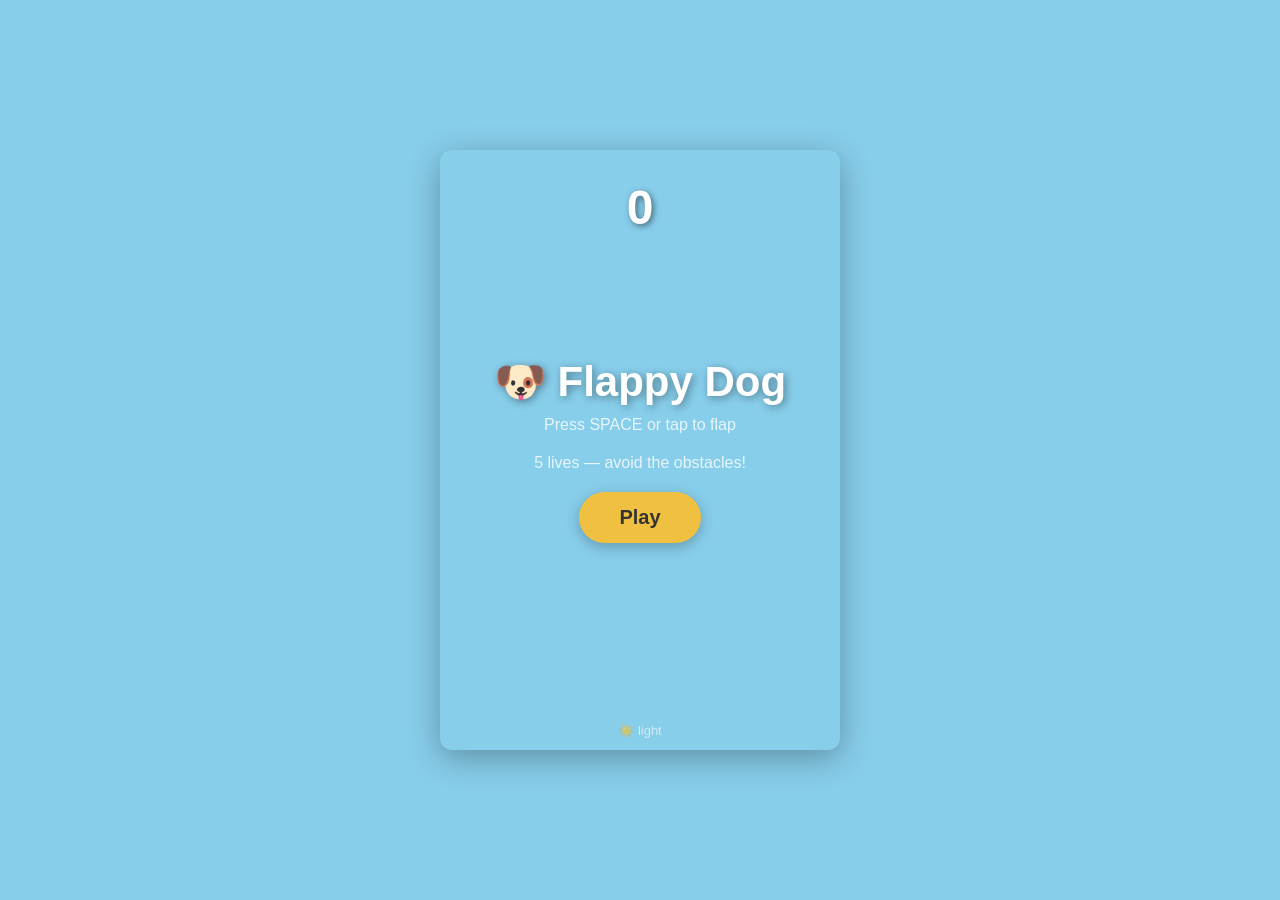
==== index.html @ 994e57d5 "feat: seo" ====
<!DOCTYPE html>
<html lang="en">
<head>
<meta charset="UTF-8">
<meta name="viewport" content="width=device-width, initial-scale=1.0">
<title>Flappy Dog - Free Browser Arcade Game | Play Now</title>
<meta name="description" content="Play Flappy Dog, a free browser-based arcade game. Guide your dog through obstacles, dodge pipes, and beat your high score. Fast, simple, and fun on mobile and desktop.">
<meta name="keywords" content="flappy dog, browser game, arcade game, free online game, casual game, dog game, flappy bird clone, mobile game, puzzle game, fun game">
<meta name="author" content="David Castillo">
<meta name="robots" content="index, follow, max-snippet:-1, max-image-preview:large, max-video-preview:-1">
<link rel="canonical" href="https://flappydog.peruf.me/">

<!-- Open Graph -->
<meta property="og:type" content="website">
<meta property="og:title" content="Flappy Dog - Free Browser Arcade Game">
<meta property="og:description" content="Guide your dog through endless obstacles in this fast-paced arcade game. Play free in any browser, no downloads needed.">
<meta property="og:url" content="https://flappydog.peruf.me/">
<meta property="og:site_name" content="Flappy Dog">
<meta property="og:image" content="https://flappydog.peruf.me/og-image.png">
<meta property="og:image:width" content="1200">
<meta property="og:image:height" content="630">
<meta property="og:image:alt" content="Flappy Dog game screenshot showing a dog navigating through pipes">

<!-- Twitter Card -->
<meta name="twitter:card" content="summary_large_image">
<meta name="twitter:title" content="Flappy Dog - Free Browser Arcade Game">
<meta name="twitter:description" content="Guide your dog through endless obstacles in this fast-paced arcade game. Play free in any browser.">
<meta name="twitter:image" content="https://flappydog.peruf.me/og-image.png">
<meta name="twitter:image:alt" content="Flappy Dog game screenshot showing a dog navigating through pipes">

<!-- Theme color -->
<meta name="theme-color" content="#87CEEB">

<!-- Schema.org Structured Data -->
<script type="application/ld+json">
{
  "@context": "https://schema.org",
  "@type": "VideoGame",
  "name": "Flappy Dog",
  "description": "A browser-based arcade game where you guide a dog through endless obstacles. Dodge pipes, beat your high score, and enjoy dynamic day/night theming.",
  "url": "https://flappydog.peruf.me/",
  "genre": ["Action", "Arcade", "Casual"],
  "gamePlatform": "Web Browser",
  "operatingSystem": "Any",
  "applicationCategory": "Game",
  "offers": {
    "@type": "Offer",
    "price": "0",
    "priceCurrency": "USD"
  },
  "author": {
    "@type": "Person",
    "name": "David Castillo"
  },
  "datePublished": "2026-05-31",
  "keywords": "flappy dog, arcade game, browser game, casual game, free game"
}
</script>

<script async src="https://pagead2.googlesyndication.com/pagead/js/adsbygoogle.js?client=ca-pub-5408741906258224" crossorigin="anonymous"></script>
<style>
* { margin: 0; padding: 0; box-sizing: border-box; }

body {
  overflow: hidden;
  display: flex;
  justify-content: center;
  align-items: center;
  height: 100vh;
  font-family: 'Segoe UI', Arial, sans-serif;
  transition: background-color 0.8s ease;
}

body.light { background-color: #87CEEB; }
body.dark { background-color: #1a1a2e; }

#game-container {
  position: relative;
  width: 400px;
  height: 600px;
  overflow: hidden;
  border-radius: 12px;
  box-shadow: 0 8px 32px rgba(0,0,0,0.3);
  transition: background-color 0.8s ease;
}

.light #game-container { background-color: #87CEEB; }
.dark #game-container { background-color: #16213e; }

canvas {
  display: block;
}

#ui-overlay {
  position: absolute;
  top: 0; left: 0;
  width: 100%; height: 100%;
  pointer-events: none;
  z-index: 10;
}

#score {
  position: absolute;
  top: 30px;
  width: 100%;
  text-align: center;
  font-size: 48px;
  font-weight: 900;
  color: #fff;
  text-shadow: 2px 2px 6px rgba(0,0,0,0.5);
  z-index: 11;
}

#lives {
  position: absolute;
  top: 30px;
  right: 16px;
  font-size: 22px;
  z-index: 11;
}

#start-screen, #gameover-screen {
  position: absolute;
  top: 0; left: 0;
  width: 100%; height: 100%;
  display: flex;
  flex-direction: column;
  justify-content: center;
  align-items: center;
  z-index: 20;
  pointer-events: all;
}

#start-screen h1 {
  font-size: 42px;
  margin-bottom: 10px;
  text-shadow: 2px 2px 8px rgba(0,0,0,0.4);
}

.light #start-screen h1 { color: #fff; }
.dark #start-screen h1 { color: #f0c040; }

#start-screen p, #gameover-screen p {
  font-size: 16px;
  margin-bottom: 20px;
  opacity: 0.8;
}

.light #start-screen p { color: #fff; }
.dark #start-screen p { color: #ccc; }

.btn {
  padding: 14px 40px;
  font-size: 20px;
  font-weight: 700;
  border: none;
  border-radius: 30px;
  cursor: pointer;
  background: #f0c040;
  color: #333;
  box-shadow: 0 4px 14px rgba(0,0,0,0.25);
  pointer-events: all;
}

.btn:hover { background: #ffd700; }

#final-score {
  font-size: 60px;
  font-weight: 900;
  color: #f0c040;
  text-shadow: 2px 2px 8px rgba(0,0,0,0.5);
  margin: 10px 0;
}

#theme-indicator {
  position: absolute;
  bottom: 12px;
  width: 100%;
  text-align: center;
  font-size: 13px;
  opacity: 0.6;
  z-index: 11;
}

.light #theme-indicator { color: #fff; }
.dark #theme-indicator { color: #888; }
</style>
</head>
<body class="light">

<div id="game-container">
  <canvas id="gameCanvas" width="400" height="600"></canvas>

  <div id="ui-overlay">
    <div id="score">0</div>
    <div id="lives"></div>
    <div id="theme-indicator">☀️ light</div>
  </div>

  <div id="start-screen">
    <h1>🐶 Flappy Dog</h1>
    <p>Press SPACE or tap to flap</p>
    <p>5 lives &mdash; avoid the obstacles!</p>
    <button class="btn" id="startBtn">Play</button>
  </div>

  <div id="gameover-screen" style="display:none;">
    <h1 style="font-size:36px;">Game Over</h1>
    <div id="final-score">0</div>
    <p>points</p>
    <button class="btn" id="restartBtn">Play Again</button>
  </div>
</div>

<script>
const canvas = document.getElementById('gameCanvas');
const ctx = canvas.getContext('2d');
const W = canvas.width;
const H = canvas.height;

// UI refs
const scoreEl = document.getElementById('score');
const livesEl = document.getElementById('lives');
const startScreen = document.getElementById('start-screen');
const gameoverScreen = document.getElementById('gameover-screen');
const finalScoreEl = document.getElementById('final-score');
const themeIndicator = document.getElementById('theme-indicator');
const startBtn = document.getElementById('startBtn');
const restartBtn = document.getElementById('restartBtn');

// Game state
let dog, pipes, score, lives, gameRunning, gravity, flapPower;
let pipeWidth, pipeGap, pipeSpeed, pipeSpawnInterval;
let lastPipeTime, animFrame;
let isDark = false;
let invincible = false;
let invincibleTimer = 0;
const INVINCIBLE_DURATION = 1500;
const INVINCIBLE_FLASH = 150;

// Cats
let cats, catSpawnInterval, lastCatTime;
const catColors = [
  { body: '#f5a623', inner: '#f7c574' },
  { body: '#8e8e8e', inner: '#b0b0b0' },
  { body: '#e8e8e8', inner: '#f5f5f5' },
  { body: '#3a3a3a', inner: '#5a5a5a' },
  { body: '#d4871c', inner: '#e8a040' },
];

// Theme
let themeTimer;

function startThemeCycle() {
  setInterval(() => {
    isDark = !isDark;
    document.body.className = isDark ? 'dark' : 'light';
    themeIndicator.textContent = isDark ? '🌙 dark' : '☀️ light';
  }, 20000);
}

// Dog properties
function initDog() {
  dog = {
    x: 80,
    y: H / 2,
    w: 40,
    h: 40,
    vy: 0,
    radius: 20
  };
  gravity = 0.25;
  flapPower = -5.5;
}

function initGame() {
  initDog();
  pipes = [];
  score = 0;
  lives = 5;
  gameRunning = true;
  pipeWidth = 56;
  pipeGap = 150;
  pipeSpeed = 2.8;
  pipeSpawnInterval = 1600;
  lastPipeTime = 0;
  invincible = false;
  invincibleTimer = 0;
  cats = [];
  catSpawnInterval = 2500;
  lastCatTime = 0;
  scoreEl.textContent = '0';
  updateLives();
}

function updateLives() {
  let html = '';
  for (let i = 0; i < lives; i++) html += '❤️';
  livesEl.textContent = html;
}

// Flap
function flap() {
  if (!gameRunning) return;
  dog.vy = flapPower;
}

// Input
document.addEventListener('keydown', (e) => {
  if (e.code === 'Space' || e.code === 'ArrowUp' || e.code === 'KeyW') {
    e.preventDefault();
    flap();
  }
});
canvas.addEventListener('click', flap);
canvas.addEventListener('touchstart', (e) => { e.preventDefault(); flap(); });

// Pipe spawning
function spawnPipe() {
  const minY = 80;
  const maxY = H - pipeGap - 80;
  const topH = Math.random() * (maxY - minY) + minY;
  pipes.push({
    x: W,
    topH: topH,
    bottomY: topH + pipeGap,
    scored: false
  });
}

// Cat spawning
function spawnCat() {
  const colorIdx = Math.floor(Math.random() * catColors.length);
  const groundY = H - 50;
  cats.push({
    x: W + 20,
    y: groundY - 14,
    w: 30,
    h: 26,
    color: catColors[colorIdx],
    tailPhase: Math.random() * Math.PI * 2,
    blinkTimer: Math.random() * 3000,
  });
}

// Draw cat
function drawCat(c, time) {
  const cx = c.x;
  const cy = c.y;
  const r = 13;

  // Body
  ctx.beginPath();
  ctx.ellipse(cx, cy + 4, r * 0.9, r * 0.65, 0, 0, Math.PI * 2);
  ctx.fillStyle = c.color.body;
  ctx.fill();
  ctx.strokeStyle = isDark ? 'rgba(0,0,0,0.3)' : 'rgba(0,0,0,0.15)';
  ctx.lineWidth = 1.5;
  ctx.stroke();

  // Head
  ctx.beginPath();
  ctx.arc(cx, cy - 6, r * 0.7, 0, Math.PI * 2);
  ctx.fillStyle = c.color.body;
  ctx.fill();
  ctx.strokeStyle = isDark ? 'rgba(0,0,0,0.3)' : 'rgba(0,0,0,0.15)';
  ctx.stroke();

  // Ears (triangles)
  const earSize = 7;
  ctx.beginPath();
  ctx.moveTo(cx - 8, cy - 11);
  ctx.lineTo(cx - 12, cy - 20);
  ctx.lineTo(cx - 3, cy - 13);
  ctx.closePath();
  ctx.fillStyle = c.color.body;
  ctx.fill();
  ctx.stroke();

  ctx.beginPath();
  ctx.moveTo(cx + 8, cy - 11);
  ctx.lineTo(cx + 12, cy - 20);
  ctx.lineTo(cx + 3, cy - 13);
  ctx.closePath();
  ctx.fill();
  ctx.stroke();

  // Inner ears
  ctx.beginPath();
  ctx.moveTo(cx - 8, cy - 11);
  ctx.lineTo(cx - 11, cy - 17);
  ctx.lineTo(cx - 4, cy - 12);
  ctx.closePath();
  ctx.fillStyle = c.color.inner;
  ctx.fill();

  ctx.beginPath();
  ctx.moveTo(cx + 8, cy - 11);
  ctx.lineTo(cx + 11, cy - 17);
  ctx.lineTo(cx + 4, cy - 12);
  ctx.closePath();
  ctx.fill();

  // Eyes
  const blinking = (time % 4000) > 3800 && (time % 4000 + c.blinkTimer) % 4000 > 3800;
  const eyeY = cy - 7;
  const eyeR = blinking ? 0.5 : 2.8;

  ctx.beginPath();
  ctx.ellipse(cx - 4, eyeY, eyeR, eyeR, 0, 0, Math.PI * 2);
  ctx.fillStyle = isDark ? '#d4e060' : '#a0c830';
  ctx.fill();

  ctx.beginPath();
  ctx.ellipse(cx + 4, eyeY, eyeR, eyeR, 0, 0, Math.PI * 2);
  ctx.fill();

  // Pupils (slits)
  if (!blinking) {
    ctx.beginPath();
    ctx.ellipse(cx - 4, eyeY, 0.7, eyeR, 0, 0, Math.PI * 2);
    ctx.fillStyle = '#111';
    ctx.fill();

    ctx.beginPath();
    ctx.ellipse(cx + 4, eyeY, 0.7, eyeR, 0, 0, Math.PI * 2);
    ctx.fill();
  }

  // Nose
  ctx.beginPath();
  ctx.moveTo(cx, cy - 3);
  ctx.lineTo(cx - 2, cy - 1);
  ctx.lineTo(cx + 2, cy - 1);
  ctx.closePath();
  ctx.fillStyle = isDark ? '#e88' : '#f89090';
  ctx.fill();

  // Mouth (w shape)
  ctx.beginPath();
  ctx.moveTo(cx - 4, cy + 1);
  ctx.quadraticCurveTo(cx - 2, cy + 3, cx, cy + 1);
  ctx.quadraticCurveTo(cx + 2, cy + 3, cx + 4, cy + 1);
  ctx.strokeStyle = isDark ? 'rgba(0,0,0,0.4)' : 'rgba(0,0,0,0.3)';
  ctx.lineWidth = 1;
  ctx.stroke();

  // Whiskers
  ctx.strokeStyle = isDark ? 'rgba(255,255,255,0.3)' : 'rgba(0,0,0,0.25)';
  ctx.lineWidth = 0.8;

  // Left whiskers
  ctx.beginPath();
  ctx.moveTo(cx - 7, cy - 3);
  ctx.lineTo(cx - 16, cy - 6);
  ctx.stroke();
  ctx.beginPath();
  ctx.moveTo(cx - 7, cy - 1);
  ctx.lineTo(cx - 16, cy - 1);
  ctx.stroke();

  // Right whiskers
  ctx.beginPath();
  ctx.moveTo(cx + 7, cy - 3);
  ctx.lineTo(cx + 16, cy - 6);
  ctx.stroke();
  ctx.beginPath();
  ctx.moveTo(cx + 7, cy - 1);
  ctx.lineTo(cx + 16, cy - 1);
  ctx.stroke();

  // Tail (wavy)
  const tailWag = Math.sin(time * 0.005 + c.tailPhase) * 6;
  ctx.beginPath();
  ctx.moveTo(cx + r * 0.7, cy + 4);
  ctx.quadraticCurveTo(cx + r + 6, cy - 4 + tailWag, cx + r + 4, cy - 12 + tailWag);
  ctx.strokeStyle = c.color.body;
  ctx.lineWidth = 3;
  ctx.lineCap = 'round';
  ctx.stroke();
  ctx.lineCap = 'butt';
}

// Collision
function checkCollision() {
  if (invincible) return false;

  // Ground / ceiling
  if (dog.y - dog.radius < 0 || dog.y + dog.radius > H) return true;

  for (let p of pipes) {
    // Check if dog is in pipe column
    if (dog.x + dog.radius > p.x && dog.x - dog.radius < p.x + pipeWidth) {
      // Check vertical overlap with top or bottom pipe
      if (dog.y - dog.radius < p.topH || dog.y + dog.radius > p.bottomY) {
        return true;
      }
    }
  }
  return false;
}

// Draw dog face
function drawDog(time) {
  const cx = dog.x;
  const cy = dog.y;
  const r = dog.radius;

  // Invincibility flash
  if (invincible && Math.floor(time / INVINCIBLE_FLASH) % 2 === 0) {
    ctx.globalAlpha = 0.3;
  }

  // Body circle
  ctx.beginPath();
  ctx.arc(cx, cy, r, 0, Math.PI * 2);
  const bodyGrad = ctx.createRadialGradient(cx - 5, cy - 5, 2, cx, cy, r);
  bodyGrad.addColorStop(0, isDark ? '#d4a056' : '#c88b3a');
  bodyGrad.addColorStop(1, isDark ? '#a07030' : '#8B6914');
  ctx.fillStyle = bodyGrad;
  ctx.fill();
  ctx.strokeStyle = isDark ? '#6b5020' : '#5a4010';
  ctx.lineWidth = 2;
  ctx.stroke();

  // Ears
  ctx.beginPath();
  ctx.ellipse(cx - r * 0.85, cy - r * 0.5, r * 0.45, r * 0.7, -0.3, 0, Math.PI * 2);
  ctx.fillStyle = isDark ? '#8a5a28' : '#7a5a28';
  ctx.fill();

  ctx.beginPath();
  ctx.ellipse(cx + r * 0.85, cy - r * 0.5, r * 0.45, r * 0.7, 0.3, 0, Math.PI * 2);
  ctx.fill();

  // Inner ears
  ctx.beginPath();
  ctx.ellipse(cx - r * 0.85, cy - r * 0.45, r * 0.22, r * 0.4, -0.3, 0, Math.PI * 2);
  ctx.fillStyle = isDark ? '#e8a0a0' : '#f0b0a0';
  ctx.fill();

  ctx.beginPath();
  ctx.ellipse(cx + r * 0.85, cy - r * 0.45, r * 0.22, r * 0.4, 0.3, 0, Math.PI * 2);
  ctx.fill();

  // Eyes
  const eyeOffX = r * 0.35;
  const eyeOffY = -r * 0.15;
  const eyeR = r * 0.28;

  // Eye whites
  ctx.beginPath();
  ctx.arc(cx - eyeOffX, cy + eyeOffY, eyeR, 0, Math.PI * 2);
  ctx.fillStyle = '#fff';
  ctx.fill();

  ctx.beginPath();
  ctx.arc(cx + eyeOffX, cy + eyeOffY, eyeR, 0, Math.PI * 2);
  ctx.fill();

  // Pupils
  const pupilR = eyeR * 0.6;
  ctx.beginPath();
  ctx.arc(cx - eyeOffX + 1, cy + eyeOffY + 1, pupilR, 0, Math.PI * 2);
  ctx.fillStyle = '#222';
  ctx.fill();

  ctx.beginPath();
  ctx.arc(cx + eyeOffX + 1, cy + eyeOffY + 1, pupilR, 0, Math.PI * 2);
  ctx.fill();

  // Eye shine
  ctx.beginPath();
  ctx.arc(cx - eyeOffX - 2, cy + eyeOffY - 2, pupilR * 0.4, 0, Math.PI * 2);
  ctx.fillStyle = '#fff';
  ctx.fill();

  ctx.beginPath();
  ctx.arc(cx + eyeOffX - 2, cy + eyeOffY - 2, pupilR * 0.4, 0, Math.PI * 2);
  ctx.fill();

  // Nose
  ctx.beginPath();
  ctx.ellipse(cx, cy + r * 0.35, r * 0.22, r * 0.16, 0, 0, Math.PI * 2);
  ctx.fillStyle = '#222';
  ctx.fill();

  // Mouth (smile)
  ctx.beginPath();
  ctx.arc(cx, cy + r * 0.3, r * 0.3, 0.2, Math.PI - 0.2);
  ctx.strokeStyle = '#222';
  ctx.lineWidth = 1.8;
  ctx.stroke();

  // Tongue
  ctx.beginPath();
  ctx.ellipse(cx + 4, cy + r * 0.55, r * 0.12, r * 0.2, 0.2, 0, Math.PI * 2);
  ctx.fillStyle = isDark ? '#e07070' : '#e87070';
  ctx.fill();

  ctx.globalAlpha = 1;
}

// Draw pipes
function drawPipe(p) {
  const capH = 26;
  const capExtra = 6;

  // Top pipe body
  const tGrad = ctx.createLinearGradient(p.x, 0, p.x + pipeWidth, 0);
  tGrad.addColorStop(0, isDark ? '#2a7a3a' : '#5cb85c');
  tGrad.addColorStop(0.5, isDark ? '#3a9a4a' : '#72d472');
  tGrad.addColorStop(1, isDark ? '#2a7a3a' : '#5cb85c');

  ctx.fillStyle = tGrad;
  ctx.fillRect(p.x, 0, pipeWidth, p.topH);

  // Top pipe cap
  ctx.fillStyle = isDark ? '#35a045' : '#60c860';
  ctx.fillRect(p.x - capExtra, p.topH - capH, pipeWidth + capExtra * 2, capH);
  ctx.strokeStyle = isDark ? '#1a5a2a' : '#3a8a3a';
  ctx.lineWidth = 2;
  ctx.strokeRect(p.x - capExtra, p.topH - capH, pipeWidth + capExtra * 2, capH);
  ctx.strokeRect(p.x, 0, pipeWidth, p.topH);

  // Bottom pipe body
  ctx.fillStyle = tGrad;
  ctx.fillRect(p.x, p.bottomY, pipeWidth, H - p.bottomY);

  // Bottom pipe cap
  ctx.fillStyle = isDark ? '#35a045' : '#60c860';
  ctx.fillRect(p.x - capExtra, p.bottomY, pipeWidth + capExtra * 2, capH);
  ctx.strokeStyle = isDark ? '#1a5a2a' : '#3a8a3a';
  ctx.strokeRect(p.x - capExtra, p.bottomY, pipeWidth + capExtra * 2, capH);
  ctx.strokeRect(p.x, p.bottomY, pipeWidth, H - p.bottomY);
}

// Draw background elements
function drawBackground(time) {
  // Clouds
  ctx.fillStyle = isDark ? 'rgba(255,255,255,0.06)' : 'rgba(255,255,255,0.7)';
  const cloudYs = [60, 140, 220];
  for (let i = 0; i < 3; i++) {
    const bx = ((time * 0.02 + i * 180) % (W + 120)) - 60;
    drawCloud(bx, cloudYs[i], 30 + i * 8);
  }

  // Ground
  const gH = 50;
  const gY = H - gH;
  const gGrad = ctx.createLinearGradient(0, gY, 0, H);
  gGrad.addColorStop(0, isDark ? '#3a6a2a' : '#78c850');
  gGrad.addColorStop(0.15, isDark ? '#2a4a1a' : '#5aaa30');
  gGrad.addColorStop(1, isDark ? '#1a2a10' : '#4a8a20');
  ctx.fillStyle = gGrad;
  ctx.fillRect(0, gY, W, gH);

  // Ground line
  ctx.strokeStyle = isDark ? '#4a8a3a' : '#80d060';
  ctx.lineWidth = 3;
  ctx.beginPath();
  ctx.moveTo(0, gY);
  ctx.lineTo(W, gY);
  ctx.stroke();

  // Ground stripes
  ctx.fillStyle = isDark ? 'rgba(255,255,255,0.04)' : 'rgba(255,255,255,0.15)';
  const stripeOff = (time * 0.05) % 40;
  for (let x = -stripeOff; x < W; x += 40) {
    ctx.fillRect(x, gY + 4, 20, gH - 8);
  }
}

function drawCloud(x, y, r) {
  ctx.beginPath();
  ctx.arc(x, y, r, 0, Math.PI * 2);
  ctx.arc(x + r * 0.8, y - r * 0.3, r * 0.7, 0, Math.PI * 2);
  ctx.arc(x + r * 1.4, y, r * 0.6, 0, Math.PI * 2);
  ctx.arc(x - r * 0.5, y + r * 0.1, r * 0.5, 0, Math.PI * 2);
  ctx.fill();
}

// Stars for dark mode
function drawStars(time) {
  if (!isDark) return;
  ctx.fillStyle = 'rgba(255,255,255,0.5)';
  const seed = 42;
  for (let i = 0; i < 30; i++) {
    const sx = ((seed * (i + 1) * 7) % W);
    const sy = ((seed * (i + 1) * 13) % (H - 80));
    const twinkle = Math.sin(time * 0.003 + i) * 0.5 + 0.5;
    ctx.globalAlpha = 0.3 + twinkle * 0.5;
    ctx.beginPath();
    ctx.arc(sx, sy, 1 + twinkle, 0, Math.PI * 2);
    ctx.fill();
  }
  ctx.globalAlpha = 1;
}

// Main game loop
let lastTime = 0;

function gameLoop(timestamp) {
  if (!gameRunning) return;

  const dt = timestamp - lastTime;
  lastTime = timestamp;

  ctx.clearRect(0, 0, W, H);

  // Background
  drawBackground(timestamp);
  drawStars(timestamp);

  // Physics
  dog.vy += gravity;
  if (dog.vy > 6) dog.vy = 6;
  dog.y += dog.vy;

  // Pipe spawning
  if (timestamp - lastPipeTime > pipeSpawnInterval) {
    spawnPipe();
    lastPipeTime = timestamp;
  }

  // Cat spawning
  if (timestamp - lastCatTime > catSpawnInterval) {
    spawnCat();
    lastCatTime = timestamp;
  }

  // Update pipes
  for (let i = pipes.length - 1; i >= 0; i--) {
    pipes[i].x -= pipeSpeed;

    // Score
    if (!pipes[i].scored && pipes[i].x + pipeWidth < dog.x) {
      pipes[i].scored = true;
      score++;
      scoreEl.textContent = score;

      // Slight difficulty increase
      if (score % 10 === 0) {
        pipeSpeed = Math.min(pipeSpeed + 0.2, 5);
        pipeSpawnInterval = Math.max(pipeSpawnInterval - 40, 900);
      }
    }

    // Remove off-screen
    if (pipes[i].x + pipeWidth < -10) {
      pipes.splice(i, 1);
    }
  }

  // Draw pipes
  for (let p of pipes) {
    drawPipe(p);
  }

  // Update cats
  for (let i = cats.length - 1; i >= 0; i--) {
    cats[i].x -= pipeSpeed * 0.7;
    if (cats[i].x < -40) {
      cats.splice(i, 1);
    }
  }

  // Draw cats
  for (let c of cats) {
    drawCat(c, timestamp);
  }

  // Invincibility timer
  if (invincible) {
    if (timestamp > invincibleTimer) {
      invincible = false;
    }
  }

  // Cat collision
  if (!invincible) {
    for (let c of cats) {
      const dx = dog.x - c.x;
      const dy = dog.y - (c.y);
      const dist = Math.sqrt(dx * dx + dy * dy);
      if (dist < dog.radius + 12) {
        lives--;
        updateLives();
        if (lives <= 0) {
          gameRunning = false;
          finalScoreEl.textContent = score;
          gameoverScreen.style.display = 'flex';
          return;
        } else {
          invincible = true;
          invincibleTimer = timestamp + INVINCIBLE_DURATION;
          dog.y = H / 2;
          dog.vy = 0;
        }
        break;
      }
    }
  }

  // Collision
  if (checkCollision()) {
    lives--;
    updateLives();
    if (lives <= 0) {
      gameRunning = false;
      finalScoreEl.textContent = score;
      gameoverScreen.style.display = 'flex';
      return;
    } else {
      invincible = true;
      invincibleTimer = timestamp + INVINCIBLE_DURATION;
      dog.y = H / 2;
      dog.vy = 0;
    }
  }

  // Draw dog
  drawDog(timestamp);

  animFrame = requestAnimationFrame(gameLoop);
}

// Start / restart
startBtn.addEventListener('click', () => {
  startScreen.style.display = 'none';
  initGame();
  lastTime = performance.now();
  animFrame = requestAnimationFrame(gameLoop);
});

restartBtn.addEventListener('click', () => {
  gameoverScreen.style.display = 'none';
  initGame();
  lastTime = performance.now();
  animFrame = requestAnimationFrame(gameLoop);
});

// Init
startThemeCycle();
initDog();
</script>

</body>
</html>
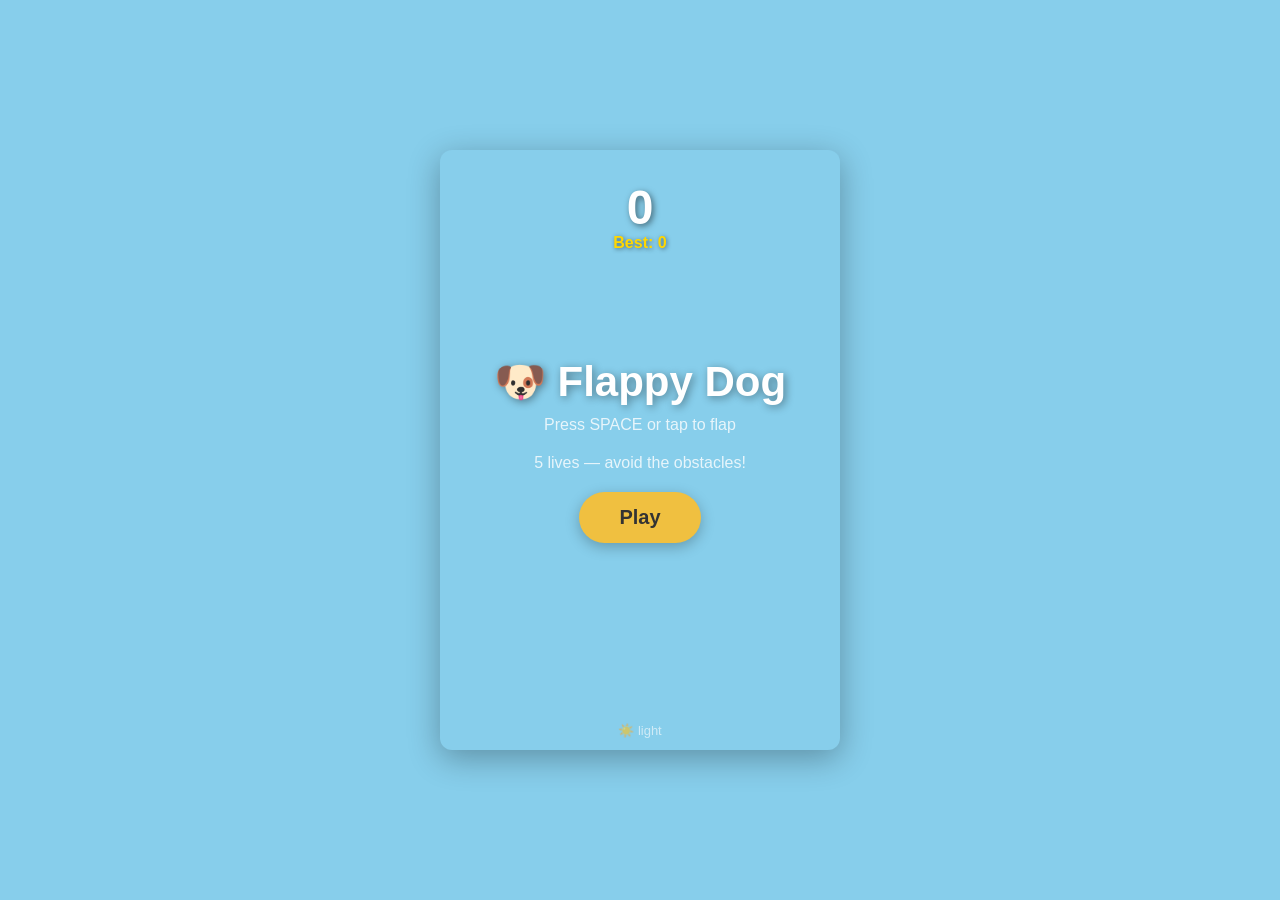
==== commit 4f43f4bd: "feat: best score" ====
--- a/index.html
+++ b/index.html
@@ -111,6 +111,18 @@
   z-index: 11;
 }
 
+#best-score {
+  position: absolute;
+  top: 84px;
+  width: 100%;
+  text-align: center;
+  font-size: 16px;
+  font-weight: 700;
+  color: #ffd700;
+  text-shadow: 1px 1px 4px rgba(0,0,0,0.5);
+  z-index: 11;
+}
+
 #lives {
   position: absolute;
   top: 30px;
@@ -169,7 +181,15 @@
   font-weight: 900;
   color: #f0c040;
   text-shadow: 2px 2px 8px rgba(0,0,0,0.5);
-  margin: 10px 0;
+  margin: 10px 0 2px;
+}
+
+#gameover-best {
+  font-size: 28px;
+  font-weight: 900;
+  color: #ffd700;
+  text-shadow: 2px 2px 6px rgba(0,0,0,0.5);
+  margin: 2px 0 4px;
 }
 
 #theme-indicator {
@@ -182,6 +202,21 @@
   z-index: 11;
 }
 
+#new-best {
+  font-size: 22px;
+  font-weight: 900;
+  color: #ffd700;
+  text-shadow: 0 0 14px rgba(255,215,0,0.9);
+  margin-bottom: 8px;
+  display: none;
+  animation: pulse 0.6s ease-in-out infinite alternate;
+}
+
+@keyframes pulse {
+  from { transform: scale(1); }
+  to { transform: scale(1.08); }
+}
+
 .light #theme-indicator { color: #fff; }
 .dark #theme-indicator { color: #888; }
 </style>
@@ -193,6 +228,7 @@
 
   <div id="ui-overlay">
     <div id="score">0</div>
+    <div id="best-score">Best: 0</div>
     <div id="lives"></div>
     <div id="theme-indicator">☀️ light</div>
   </div>
@@ -205,8 +241,10 @@
   </div>
 
   <div id="gameover-screen" style="display:none;">
+    <div id="new-best">🏆 New Best!</div>
     <h1 style="font-size:36px;">Game Over</h1>
     <div id="final-score">0</div>
+    <div id="gameover-best">Best: 0</div>
     <p>points</p>
     <button class="btn" id="restartBtn">Play Again</button>
   </div>
@@ -224,12 +262,15 @@
 const startScreen = document.getElementById('start-screen');
 const gameoverScreen = document.getElementById('gameover-screen');
 const finalScoreEl = document.getElementById('final-score');
+const gameoverBestEl = document.getElementById('gameover-best');
+const newBestEl = document.getElementById('new-best');
 const themeIndicator = document.getElementById('theme-indicator');
 const startBtn = document.getElementById('startBtn');
 const restartBtn = document.getElementById('restartBtn');
 
 // Game state
 let dog, pipes, score, lives, gameRunning, gravity, flapPower;
+let bestScore = parseInt(localStorage.getItem('flappyDogBest')) || 0;
 let pipeWidth, pipeGap, pipeSpeed, pipeSpawnInterval;
 let lastPipeTime, animFrame;
 let isDark = false;
@@ -290,7 +331,19 @@
   catSpawnInterval = 2500;
   lastCatTime = 0;
   scoreEl.textContent = '0';
+  gameoverBestEl.textContent = `Best: ${bestScore}`;
+  document.getElementById('best-score').textContent = `Best: ${bestScore}`;
+  newBestEl.style.display = 'none';
   updateLives();
+}
+
+function updateBestScore() {
+  if (score > bestScore) {
+    bestScore = score;
+    localStorage.setItem('flappyDogBest', bestScore);
+  }
+  document.getElementById('best-score').textContent = `Best: ${bestScore}`;
+  gameoverBestEl.textContent = `Best: ${bestScore}`;
 }
 
 function updateLives() {
@@ -789,6 +842,10 @@
         if (lives <= 0) {
           gameRunning = false;
           finalScoreEl.textContent = score;
+          updateBestScore();
+          if (score === bestScore) {
+            newBestEl.style.display = 'block';
+          }
           gameoverScreen.style.display = 'flex';
           return;
         } else {
@@ -809,6 +866,10 @@
     if (lives <= 0) {
       gameRunning = false;
       finalScoreEl.textContent = score;
+      updateBestScore();
+      if (score === bestScore) {
+        newBestEl.style.display = 'block';
+      }
       gameoverScreen.style.display = 'flex';
       return;
     } else {
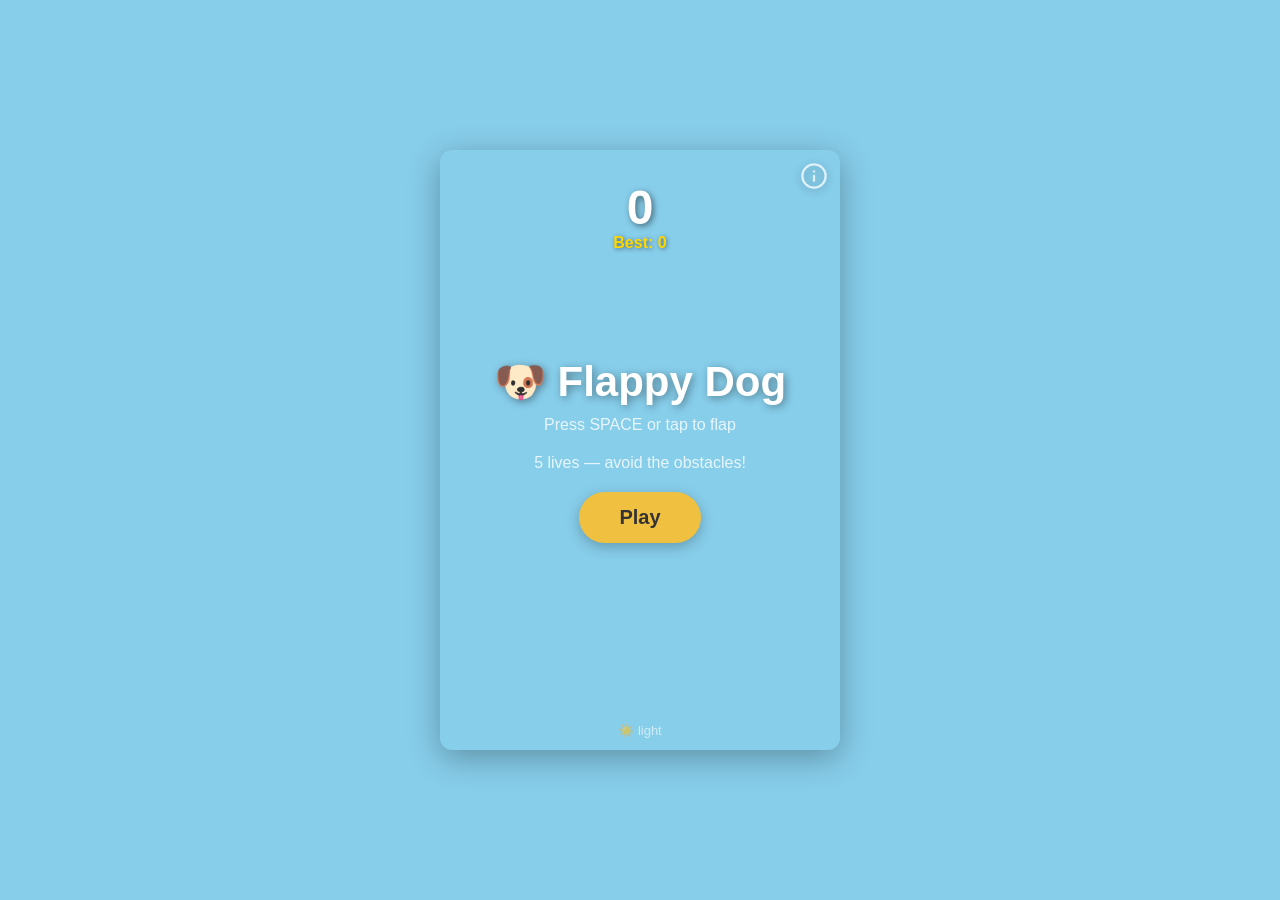
==== commit 0be11f45: "feat: info and pause on game" ====
--- a/index.html
+++ b/index.html
@@ -9,6 +9,7 @@
 <meta name="author" content="David Castillo">
 <meta name="robots" content="index, follow, max-snippet:-1, max-image-preview:large, max-video-preview:-1">
 <link rel="canonical" href="https://flappydog.peruf.me/">
+<link rel="icon" type="image/png" href="/favicon.png">
 
 <!-- Open Graph -->
 <meta property="og:type" content="website">
@@ -131,7 +132,7 @@
   z-index: 11;
 }
 
-#start-screen, #gameover-screen {
+#start-screen, #gameover-screen, #pause-screen {
   position: absolute;
   top: 0; left: 0;
   width: 100%; height: 100%;
@@ -141,6 +142,24 @@
   align-items: center;
   z-index: 20;
   pointer-events: all;
+}
+
+#pause-screen {
+  background: rgba(0,0,0,0.5);
+  backdrop-filter: blur(2px);
+}
+
+#pause-screen h1 {
+  font-size: 48px;
+  margin-bottom: 10px;
+  color: #fff;
+  text-shadow: 2px 2px 8px rgba(0,0,0,0.6);
+}
+
+#pause-screen p {
+  font-size: 18px;
+  color: #fff;
+  text-shadow: 1px 1px 4px rgba(0,0,0,0.6);
 }
 
 #start-screen h1 {
@@ -219,6 +238,81 @@
 
 .light #theme-indicator { color: #fff; }
 .dark #theme-indicator { color: #888; }
+
+.info-icon {
+  position: absolute;
+  top: 12px;
+  right: 12px;
+  width: 28px;
+  height: 28px;
+  cursor: pointer;
+  z-index: 25;
+  opacity: 0.7;
+  transition: opacity 0.2s, transform 0.2s;
+  color: #fff;
+  filter: drop-shadow(0 2px 4px rgba(0,0,0,0.4));
+}
+.info-icon:hover {
+  opacity: 1;
+  transform: scale(1.1);
+}
+.modal-overlay {
+  position: fixed;
+  top: 0; left: 0;
+  width: 100%; height: 100%;
+  background: rgba(0,0,0,0.6);
+  display: none;
+  justify-content: center;
+  align-items: center;
+  z-index: 1000;
+  pointer-events: all;
+}
+.modal-content {
+  background: #fff;
+  padding: 24px;
+  border-radius: 12px;
+  max-width: 320px;
+  width: 90%;
+  position: relative;
+  box-shadow: 0 8px 32px rgba(0,0,0,0.3);
+  color: #333;
+}
+.dark .modal-content {
+  background: #1a1a2e;
+  color: #eee;
+}
+.modal-close {
+  position: absolute;
+  top: 12px;
+  right: 16px;
+  font-size: 24px;
+  cursor: pointer;
+  opacity: 0.6;
+  transition: opacity 0.2s;
+}
+.modal-close:hover {
+  opacity: 1;
+}
+.modal-content h3 {
+  margin-top: 0;
+  margin-bottom: 16px;
+  font-size: 20px;
+}
+.modal-content p {
+  margin-bottom: 12px;
+  line-height: 1.5;
+  font-size: 14px;
+}
+.modal-content a {
+  color: #007bff;
+  text-decoration: none;
+}
+.dark .modal-content a {
+  color: #4dabf7;
+}
+.modal-content a:hover {
+  text-decoration: underline;
+}
 </style>
 </head>
 <body class="light">
@@ -248,6 +342,26 @@
     <p>points</p>
     <button class="btn" id="restartBtn">Play Again</button>
   </div>
+
+  <div id="pause-screen" style="display:none;">
+    <h1>Paused</h1>
+    <p>Press ESC to resume</p>
+  </div>
+
+  <svg class="info-icon" viewBox="0 0 24 24" fill="none" stroke="currentColor" stroke-width="2" stroke-linecap="round" stroke-linejoin="round">
+    <circle cx="12" cy="12" r="10"></circle>
+    <line x1="12" y1="16" x2="12" y2="12"></line>
+    <line x1="12" y1="8" x2="12.01" y2="8"></line>
+  </svg>
+
+  <div id="info-modal" class="modal-overlay">
+    <div class="modal-content">
+      <span class="modal-close">&times;</span>
+      <h3>Info</h3>
+      <p><strong>Contact:</strong> David — <a href="mailto:david.castillo.comms.inbox@pm.me">david.castillo.comms.inbox@pm.me</a></p>
+      <p style="font-size: 13px; opacity: 0.8;"><strong>Disclaimer:</strong> Flappy Dog is a free browser-based game. This site may use third-party advertising cookies (such as Google AdSense) to serve personalized ads. By playing, you acknowledge this.</p>
+    </div>
+  </div>
 </div>
 
 <script>
@@ -261,6 +375,7 @@
 const livesEl = document.getElementById('lives');
 const startScreen = document.getElementById('start-screen');
 const gameoverScreen = document.getElementById('gameover-screen');
+const pauseScreen = document.getElementById('pause-screen');
 const finalScoreEl = document.getElementById('final-score');
 const gameoverBestEl = document.getElementById('gameover-best');
 const newBestEl = document.getElementById('new-best');
@@ -269,7 +384,7 @@
 const restartBtn = document.getElementById('restartBtn');
 
 // Game state
-let dog, pipes, score, lives, gameRunning, gravity, flapPower;
+let dog, pipes, score, lives, gameRunning, gamePaused, gravity, flapPower;
 let bestScore = parseInt(localStorage.getItem('flappyDogBest')) || 0;
 let pipeWidth, pipeGap, pipeSpeed, pipeSpawnInterval;
 let lastPipeTime, animFrame;
@@ -320,6 +435,8 @@
   score = 0;
   lives = 5;
   gameRunning = true;
+  gamePaused = false;
+  pauseScreen.style.display = 'none';
   pipeWidth = 56;
   pipeGap = 150;
   pipeSpeed = 2.8;
@@ -755,6 +872,7 @@
 
 function gameLoop(timestamp) {
   if (!gameRunning) return;
+  if (gamePaused) return;
 
   const dt = timestamp - lastTime;
   lastTime = timestamp;
@@ -901,9 +1019,45 @@
   animFrame = requestAnimationFrame(gameLoop);
 });
 
+// Pause functionality
+document.addEventListener('keydown', (e) => {
+  if (e.key === 'Escape' || e.key === 'Esc') {
+    if (gameRunning) {
+      gamePaused = !gamePaused;
+      if (gamePaused) {
+        pauseScreen.style.display = 'flex';
+      } else {
+        pauseScreen.style.display = 'none';
+        lastTime = performance.now();
+        animFrame = requestAnimationFrame(gameLoop);
+      }
+    }
+  }
+});
+
 // Init
 startThemeCycle();
 initDog();
+
+// Info Modal
+const infoIcon = document.querySelector('.info-icon');
+const infoModal = document.getElementById('info-modal');
+const modalClose = document.querySelector('.modal-close');
+
+if (infoIcon && infoModal) {
+  infoIcon.addEventListener('click', (e) => {
+    e.stopPropagation();
+    infoModal.style.display = 'flex';
+  });
+  modalClose.addEventListener('click', () => {
+    infoModal.style.display = 'none';
+  });
+  infoModal.addEventListener('click', (e) => {
+    if (e.target === infoModal) {
+      infoModal.style.display = 'none';
+    }
+  });
+}
 </script>
 
 </body>
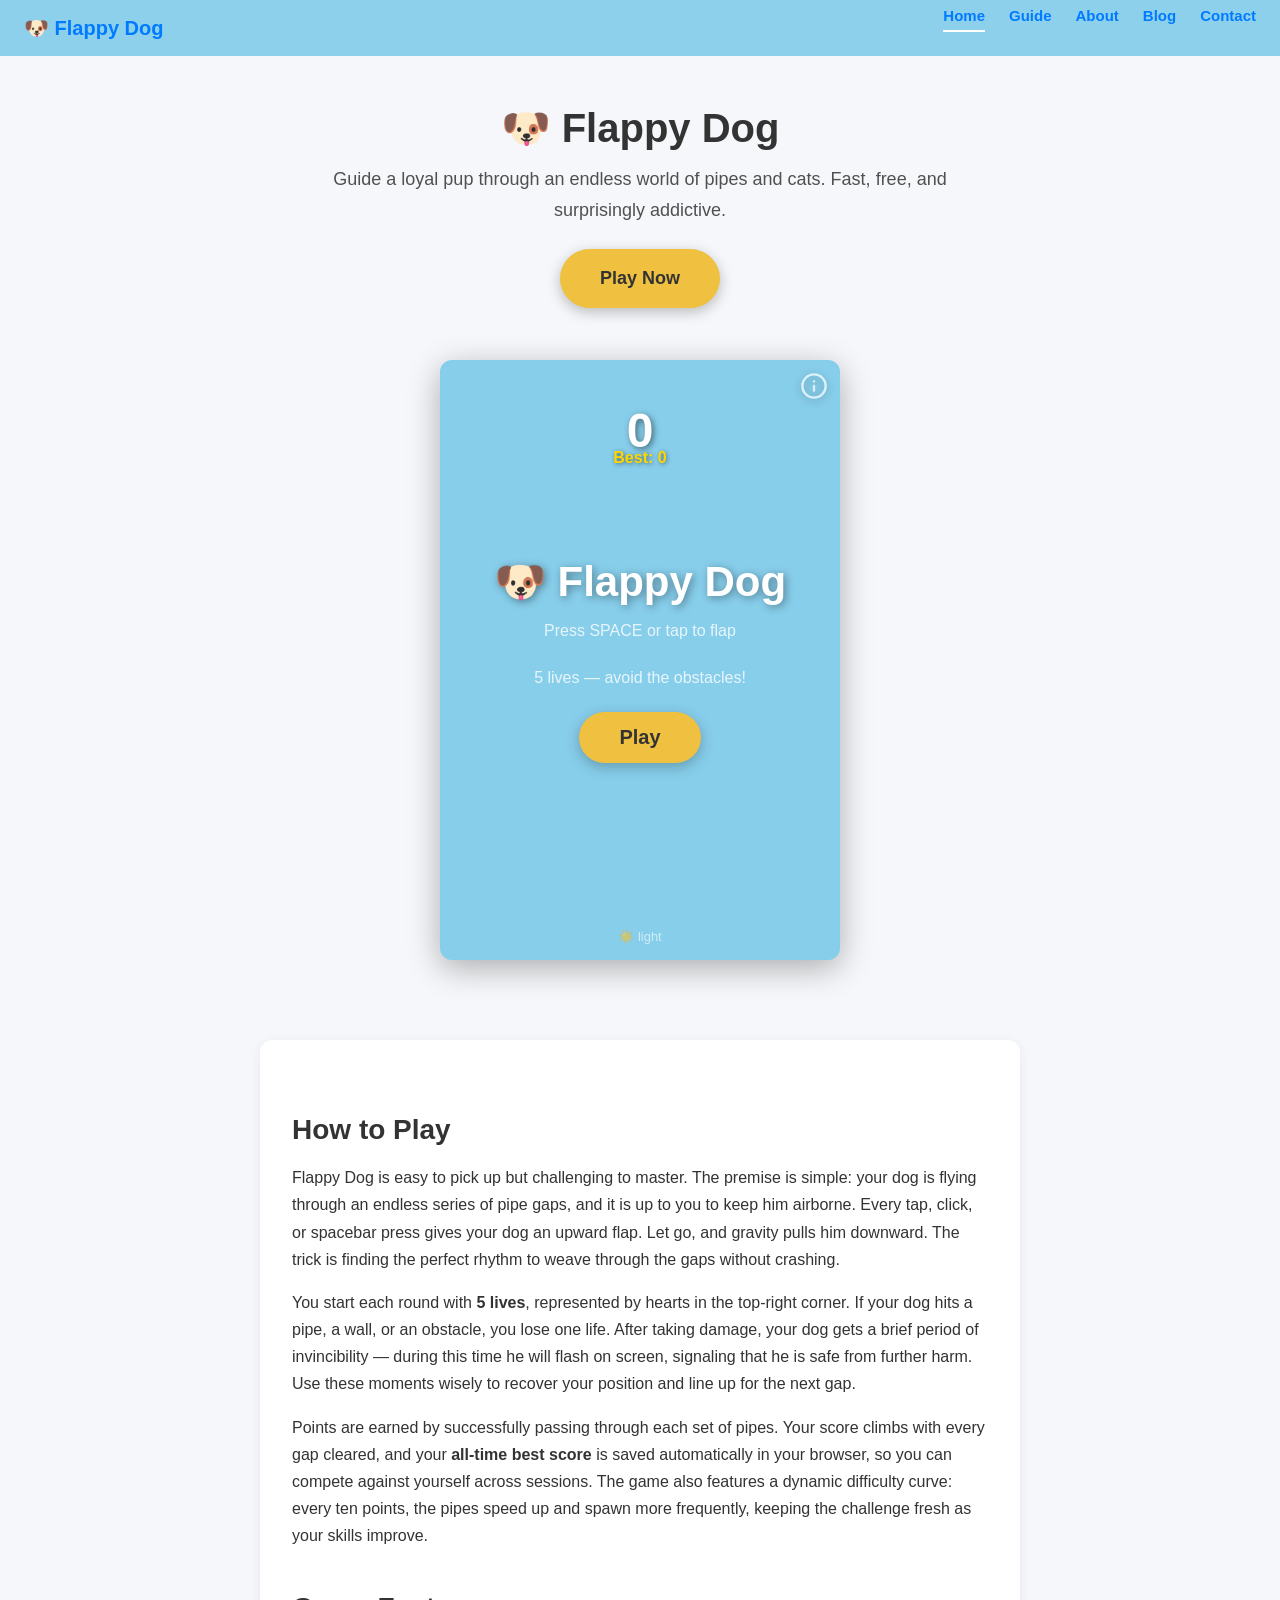
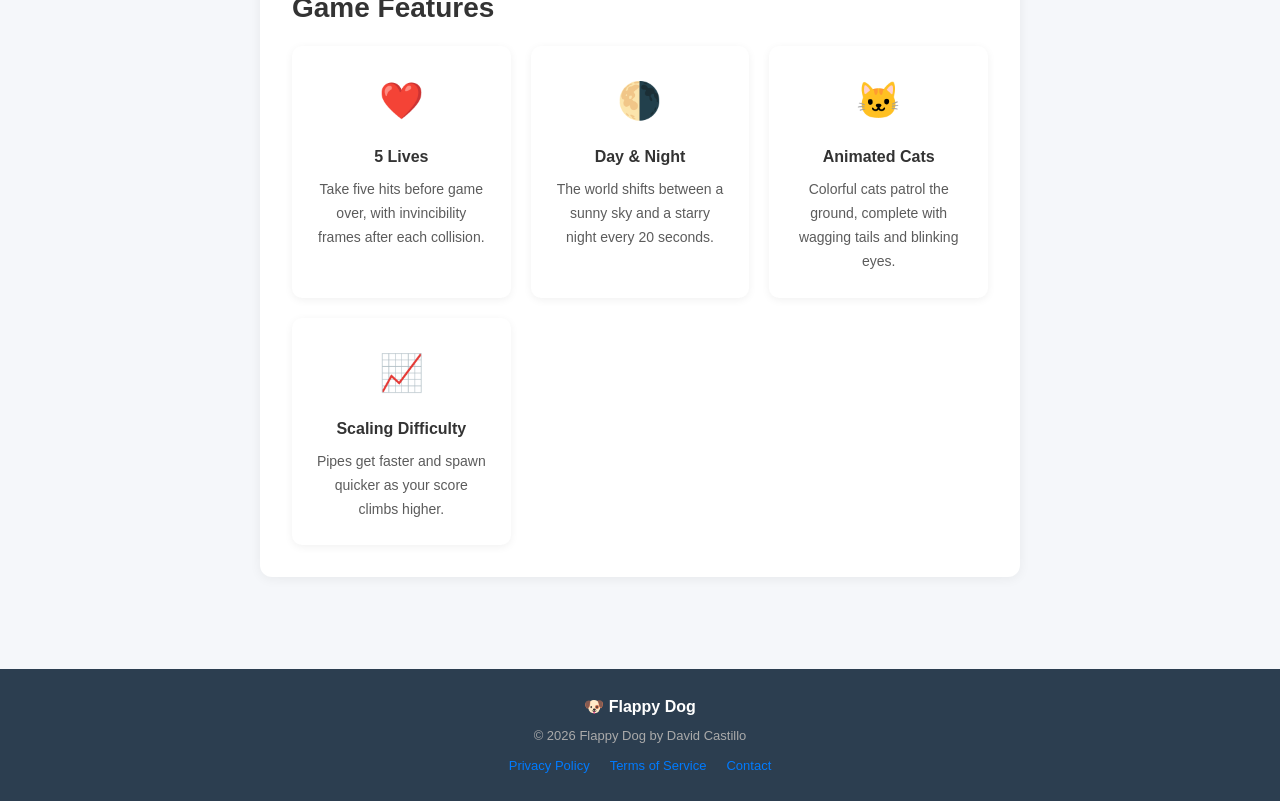
==== commit 5517e32b: "feat: adsense fixes" ====
--- a/index.html
+++ b/index.html
@@ -5,13 +5,13 @@
 <meta name="viewport" content="width=device-width, initial-scale=1.0">
 <title>Flappy Dog - Free Browser Arcade Game | Play Now</title>
 <meta name="description" content="Play Flappy Dog, a free browser-based arcade game. Guide your dog through obstacles, dodge pipes, and beat your high score. Fast, simple, and fun on mobile and desktop.">
-<meta name="keywords" content="flappy dog, browser game, arcade game, free online game, casual game, dog game, flappy bird clone, mobile game, puzzle game, fun game">
-<meta name="author" content="David Castillo">
+<meta name="keywords" content="flappy dog, browser game, arcade game, free online game, casual game, dog game, mobile game, puzzle game, fun game">
+<meta name="author" content="the Flappy Dog team">
 <meta name="robots" content="index, follow, max-snippet:-1, max-image-preview:large, max-video-preview:-1">
 <link rel="canonical" href="https://flappydog.peruf.me/">
 <link rel="icon" type="image/png" href="/favicon.png">
-
-<!-- Open Graph -->
+<link rel="stylesheet" href="/styles.css">
+
 <meta property="og:type" content="website">
 <meta property="og:title" content="Flappy Dog - Free Browser Arcade Game">
 <meta property="og:description" content="Guide your dog through endless obstacles in this fast-paced arcade game. Play free in any browser, no downloads needed.">
@@ -22,17 +22,14 @@
 <meta property="og:image:height" content="630">
 <meta property="og:image:alt" content="Flappy Dog game screenshot showing a dog navigating through pipes">
 
-<!-- Twitter Card -->
 <meta name="twitter:card" content="summary_large_image">
 <meta name="twitter:title" content="Flappy Dog - Free Browser Arcade Game">
 <meta name="twitter:description" content="Guide your dog through endless obstacles in this fast-paced arcade game. Play free in any browser.">
 <meta name="twitter:image" content="https://flappydog.peruf.me/og-image.png">
 <meta name="twitter:image:alt" content="Flappy Dog game screenshot showing a dog navigating through pipes">
 
-<!-- Theme color -->
 <meta name="theme-color" content="#87CEEB">
 
-<!-- Schema.org Structured Data -->
 <script type="application/ld+json">
 {
   "@context": "https://schema.org",
@@ -51,7 +48,7 @@
   },
   "author": {
     "@type": "Person",
-    "name": "David Castillo"
+    "name": "the Flappy Dog team"
   },
   "datePublished": "2026-05-31",
   "keywords": "flappy dog, arcade game, browser game, casual game, free game"
@@ -59,310 +56,122 @@
 </script>
 
 <script async src="https://pagead2.googlesyndication.com/pagead/js/adsbygoogle.js?client=ca-pub-5408741906258224" crossorigin="anonymous"></script>
-<style>
-* { margin: 0; padding: 0; box-sizing: border-box; }
-
-body {
-  overflow: hidden;
-  display: flex;
-  justify-content: center;
-  align-items: center;
-  height: 100vh;
-  font-family: 'Segoe UI', Arial, sans-serif;
-  transition: background-color 0.8s ease;
-}
-
-body.light { background-color: #87CEEB; }
-body.dark { background-color: #1a1a2e; }
-
-#game-container {
-  position: relative;
-  width: 400px;
-  height: 600px;
-  overflow: hidden;
-  border-radius: 12px;
-  box-shadow: 0 8px 32px rgba(0,0,0,0.3);
-  transition: background-color 0.8s ease;
-}
-
-.light #game-container { background-color: #87CEEB; }
-.dark #game-container { background-color: #16213e; }
-
-canvas {
-  display: block;
-}
-
-#ui-overlay {
-  position: absolute;
-  top: 0; left: 0;
-  width: 100%; height: 100%;
-  pointer-events: none;
-  z-index: 10;
-}
-
-#score {
-  position: absolute;
-  top: 30px;
-  width: 100%;
-  text-align: center;
-  font-size: 48px;
-  font-weight: 900;
-  color: #fff;
-  text-shadow: 2px 2px 6px rgba(0,0,0,0.5);
-  z-index: 11;
-}
-
-#best-score {
-  position: absolute;
-  top: 84px;
-  width: 100%;
-  text-align: center;
-  font-size: 16px;
-  font-weight: 700;
-  color: #ffd700;
-  text-shadow: 1px 1px 4px rgba(0,0,0,0.5);
-  z-index: 11;
-}
-
-#lives {
-  position: absolute;
-  top: 30px;
-  right: 16px;
-  font-size: 22px;
-  z-index: 11;
-}
-
-#start-screen, #gameover-screen, #pause-screen {
-  position: absolute;
-  top: 0; left: 0;
-  width: 100%; height: 100%;
-  display: flex;
-  flex-direction: column;
-  justify-content: center;
-  align-items: center;
-  z-index: 20;
-  pointer-events: all;
-}
-
-#pause-screen {
-  background: rgba(0,0,0,0.5);
-  backdrop-filter: blur(2px);
-}
-
-#pause-screen h1 {
-  font-size: 48px;
-  margin-bottom: 10px;
-  color: #fff;
-  text-shadow: 2px 2px 8px rgba(0,0,0,0.6);
-}
-
-#pause-screen p {
-  font-size: 18px;
-  color: #fff;
-  text-shadow: 1px 1px 4px rgba(0,0,0,0.6);
-}
-
-#start-screen h1 {
-  font-size: 42px;
-  margin-bottom: 10px;
-  text-shadow: 2px 2px 8px rgba(0,0,0,0.4);
-}
-
-.light #start-screen h1 { color: #fff; }
-.dark #start-screen h1 { color: #f0c040; }
-
-#start-screen p, #gameover-screen p {
-  font-size: 16px;
-  margin-bottom: 20px;
-  opacity: 0.8;
-}
-
-.light #start-screen p { color: #fff; }
-.dark #start-screen p { color: #ccc; }
-
-.btn {
-  padding: 14px 40px;
-  font-size: 20px;
-  font-weight: 700;
-  border: none;
-  border-radius: 30px;
-  cursor: pointer;
-  background: #f0c040;
-  color: #333;
-  box-shadow: 0 4px 14px rgba(0,0,0,0.25);
-  pointer-events: all;
-}
-
-.btn:hover { background: #ffd700; }
-
-#final-score {
-  font-size: 60px;
-  font-weight: 900;
-  color: #f0c040;
-  text-shadow: 2px 2px 8px rgba(0,0,0,0.5);
-  margin: 10px 0 2px;
-}
-
-#gameover-best {
-  font-size: 28px;
-  font-weight: 900;
-  color: #ffd700;
-  text-shadow: 2px 2px 6px rgba(0,0,0,0.5);
-  margin: 2px 0 4px;
-}
-
-#theme-indicator {
-  position: absolute;
-  bottom: 12px;
-  width: 100%;
-  text-align: center;
-  font-size: 13px;
-  opacity: 0.6;
-  z-index: 11;
-}
-
-#new-best {
-  font-size: 22px;
-  font-weight: 900;
-  color: #ffd700;
-  text-shadow: 0 0 14px rgba(255,215,0,0.9);
-  margin-bottom: 8px;
-  display: none;
-  animation: pulse 0.6s ease-in-out infinite alternate;
-}
-
-@keyframes pulse {
-  from { transform: scale(1); }
-  to { transform: scale(1.08); }
-}
-
-.light #theme-indicator { color: #fff; }
-.dark #theme-indicator { color: #888; }
-
-.info-icon {
-  position: absolute;
-  top: 12px;
-  right: 12px;
-  width: 28px;
-  height: 28px;
-  cursor: pointer;
-  z-index: 25;
-  opacity: 0.7;
-  transition: opacity 0.2s, transform 0.2s;
-  color: #fff;
-  filter: drop-shadow(0 2px 4px rgba(0,0,0,0.4));
-}
-.info-icon:hover {
-  opacity: 1;
-  transform: scale(1.1);
-}
-.modal-overlay {
-  position: fixed;
-  top: 0; left: 0;
-  width: 100%; height: 100%;
-  background: rgba(0,0,0,0.6);
-  display: none;
-  justify-content: center;
-  align-items: center;
-  z-index: 1000;
-  pointer-events: all;
-}
-.modal-content {
-  background: #fff;
-  padding: 24px;
-  border-radius: 12px;
-  max-width: 320px;
-  width: 90%;
-  position: relative;
-  box-shadow: 0 8px 32px rgba(0,0,0,0.3);
-  color: #333;
-}
-.dark .modal-content {
-  background: #1a1a2e;
-  color: #eee;
-}
-.modal-close {
-  position: absolute;
-  top: 12px;
-  right: 16px;
-  font-size: 24px;
-  cursor: pointer;
-  opacity: 0.6;
-  transition: opacity 0.2s;
-}
-.modal-close:hover {
-  opacity: 1;
-}
-.modal-content h3 {
-  margin-top: 0;
-  margin-bottom: 16px;
-  font-size: 20px;
-}
-.modal-content p {
-  margin-bottom: 12px;
-  line-height: 1.5;
-  font-size: 14px;
-}
-.modal-content a {
-  color: #007bff;
-  text-decoration: none;
-}
-.dark .modal-content a {
-  color: #4dabf7;
-}
-.modal-content a:hover {
-  text-decoration: underline;
-}
-</style>
 </head>
 <body class="light">
 
-<div id="game-container">
-  <canvas id="gameCanvas" width="400" height="600"></canvas>
-
-  <div id="ui-overlay">
-    <div id="score">0</div>
-    <div id="best-score">Best: 0</div>
-    <div id="lives"></div>
-    <div id="theme-indicator">☀️ light</div>
-  </div>
-
-  <div id="start-screen">
-    <h1>🐶 Flappy Dog</h1>
-    <p>Press SPACE or tap to flap</p>
-    <p>5 lives &mdash; avoid the obstacles!</p>
-    <button class="btn" id="startBtn">Play</button>
-  </div>
-
-  <div id="gameover-screen" style="display:none;">
-    <div id="new-best">🏆 New Best!</div>
-    <h1 style="font-size:36px;">Game Over</h1>
-    <div id="final-score">0</div>
-    <div id="gameover-best">Best: 0</div>
-    <p>points</p>
-    <button class="btn" id="restartBtn">Play Again</button>
-  </div>
-
-  <div id="pause-screen" style="display:none;">
-    <h1>Paused</h1>
-    <p>Press ESC to resume</p>
-  </div>
-
-  <svg class="info-icon" viewBox="0 0 24 24" fill="none" stroke="currentColor" stroke-width="2" stroke-linecap="round" stroke-linejoin="round">
-    <circle cx="12" cy="12" r="10"></circle>
-    <line x1="12" y1="16" x2="12" y2="12"></line>
-    <line x1="12" y1="8" x2="12.01" y2="8"></line>
-  </svg>
-
-  <div id="info-modal" class="modal-overlay">
-    <div class="modal-content">
-      <span class="modal-close">&times;</span>
-      <h3>Info</h3>
-      <p><strong>Contact:</strong> David — <a href="mailto:david.castillo.comms.inbox@pm.me">david.castillo.comms.inbox@pm.me</a></p>
-      <p style="font-size: 13px; opacity: 0.8;"><strong>Disclaimer:</strong> Flappy Dog is a free browser-based game. This site may use third-party advertising cookies (such as Google AdSense) to serve personalized ads. By playing, you acknowledge this.</p>
+<nav class="navbar">
+  <a href="/" class="nav-logo">🐶 Flappy Dog</a>
+  <button class="hamburger" aria-label="Menu">
+    <span></span><span></span><span></span>
+  </button>
+  <ul class="nav-links">
+    <li><a href="/" class="nav-link active">Home</a></li>
+    <li><a href="/guide.html" class="nav-link">Guide</a></li>
+    <li><a href="/about.html" class="nav-link">About</a></li>
+    <li><a href="/blog/game-story.html" class="nav-link">Blog</a></li>
+    <li><a href="/contact.html" class="nav-link">Contact</a></li>
+  </ul>
+</nav>
+
+<div class="hero">
+  <h1>🐶 Flappy Dog</h1>
+  <p class="subtitle">Guide a loyal pup through an endless world of pipes and cats. Fast, free, and surprisingly addictive.</p>
+  <a href="#game" class="btn">Play Now</a>
+</div>
+
+<div id="game" class="game-section">
+  <div id="game-container">
+    <canvas id="gameCanvas" width="400" height="600"></canvas>
+
+    <div id="ui-overlay">
+      <div id="score">0</div>
+      <div id="best-score">Best: 0</div>
+      <div id="lives"></div>
+      <div id="theme-indicator">☀️ light</div>
+    </div>
+
+    <div id="start-screen">
+      <h1>🐶 Flappy Dog</h1>
+      <p>Press SPACE or tap to flap</p>
+      <p>5 lives &mdash; avoid the obstacles!</p>
+      <button class="game-btn" id="startBtn">Play</button>
+    </div>
+
+    <div id="gameover-screen" style="display:none;">
+      <div id="new-best">🏆 New Best!</div>
+      <h1 style="font-size:36px;">Game Over</h1>
+      <div id="final-score">0</div>
+      <div id="gameover-best">Best: 0</div>
+      <p>points</p>
+      <button class="game-btn" id="restartBtn">Play Again</button>
+    </div>
+
+    <div id="pause-screen" style="display:none;">
+      <h1>Paused</h1>
+      <p>Press ESC to resume</p>
+    </div>
+
+    <svg class="info-icon" viewBox="0 0 24 24" fill="none" stroke="currentColor" stroke-width="2" stroke-linecap="round" stroke-linejoin="round">
+      <circle cx="12" cy="12" r="10"></circle>
+      <line x1="12" y1="16" x2="12" y2="12"></line>
+      <line x1="12" y1="8" x2="12.01" y2="8"></line>
+    </svg>
+
+    <div id="info-modal" class="modal-overlay">
+      <div class="modal-content">
+        <span class="modal-close">&times;</span>
+        <h3>Info</h3>
+        <p><strong>Contact:</strong> David — <a href="mailto:david.castillo.comms.inbox@pm.me">david.castillo.comms.inbox@pm.me</a></p>
+        <p style="font-size: 13px; opacity: 0.8;"><strong>Disclaimer:</strong> Flappy Dog is a free browser-based game. This site may use third-party advertising cookies (such as Google AdSense) to serve personalized ads. By playing, you acknowledge this.</p>
+      </div>
     </div>
   </div>
 </div>
+
+<div class="page-content container">
+  <div class="content-card">
+    <h2>How to Play</h2>
+    <p>Flappy Dog is easy to pick up but challenging to master. The premise is simple: your dog is flying through an endless series of pipe gaps, and it is up to you to keep him airborne. Every tap, click, or spacebar press gives your dog an upward flap. Let go, and gravity pulls him downward. The trick is finding the perfect rhythm to weave through the gaps without crashing.</p>
+    <p>You start each round with <strong>5 lives</strong>, represented by hearts in the top-right corner. If your dog hits a pipe, a wall, or an obstacle, you lose one life. After taking damage, your dog gets a brief period of invincibility — during this time he will flash on screen, signaling that he is safe from further harm. Use these moments wisely to recover your position and line up for the next gap.</p>
+    <p>Points are earned by successfully passing through each set of pipes. Your score climbs with every gap cleared, and your <strong>all-time best score</strong> is saved automatically in your browser, so you can compete against yourself across sessions. The game also features a dynamic difficulty curve: every ten points, the pipes speed up and spawn more frequently, keeping the challenge fresh as your skills improve.</p>
+
+    <h2>Game Features</h2>
+    <div class="feature-grid">
+      <div class="feature-item">
+        <div class="feature-icon">❤️</div>
+        <div class="feature-title">5 Lives</div>
+        <p class="feature-desc">Take five hits before game over, with invincibility frames after each collision.</p>
+      </div>
+      <div class="feature-item">
+        <div class="feature-icon">🌗</div>
+        <div class="feature-title">Day & Night</div>
+        <p class="feature-desc">The world shifts between a sunny sky and a starry night every 20 seconds.</p>
+      </div>
+      <div class="feature-item">
+        <div class="feature-icon">🐱</div>
+        <div class="feature-title">Animated Cats</div>
+        <p class="feature-desc">Colorful cats patrol the ground, complete with wagging tails and blinking eyes.</p>
+      </div>
+      <div class="feature-item">
+        <div class="feature-icon">📈</div>
+        <div class="feature-title">Scaling Difficulty</div>
+        <p class="feature-desc">Pipes get faster and spawn quicker as your score climbs higher.</p>
+      </div>
+    </div>
+  </div>
+</div>
+
+<footer class="site-footer">
+  <div class="footer-inner">
+    <div class="footer-brand">🐶 Flappy Dog</div>
+    <div class="footer-copy">&copy; 2026 Flappy Dog by David Castillo</div>
+    <div class="footer-links">
+      <a href="/privacy.html">Privacy Policy</a>
+      <a href="/terms.html">Terms of Service</a>
+      <a href="/contact.html">Contact</a>
+    </div>
+  </div>
+</footer>
 
 <script>
 const canvas = document.getElementById('gameCanvas');
@@ -370,7 +179,6 @@
 const W = canvas.width;
 const H = canvas.height;
 
-// UI refs
 const scoreEl = document.getElementById('score');
 const livesEl = document.getElementById('lives');
 const startScreen = document.getElementById('start-screen');
@@ -383,7 +191,6 @@
 const startBtn = document.getElementById('startBtn');
 const restartBtn = document.getElementById('restartBtn');
 
-// Game state
 let dog, pipes, score, lives, gameRunning, gamePaused, gravity, flapPower;
 let bestScore = parseInt(localStorage.getItem('flappyDogBest')) || 0;
 let pipeWidth, pipeGap, pipeSpeed, pipeSpawnInterval;
@@ -394,7 +201,6 @@
 const INVINCIBLE_DURATION = 1500;
 const INVINCIBLE_FLASH = 150;
 
-// Cats
 let cats, catSpawnInterval, lastCatTime;
 const catColors = [
   { body: '#f5a623', inner: '#f7c574' },
@@ -404,9 +210,6 @@
   { body: '#d4871c', inner: '#e8a040' },
 ];
 
-// Theme
-let themeTimer;
-
 function startThemeCycle() {
   setInterval(() => {
     isDark = !isDark;
@@ -415,7 +218,6 @@
   }, 20000);
 }
 
-// Dog properties
 function initDog() {
   dog = {
     x: 80,
@@ -469,13 +271,11 @@
   livesEl.textContent = html;
 }
 
-// Flap
 function flap() {
   if (!gameRunning) return;
   dog.vy = flapPower;
 }
 
-// Input
 document.addEventListener('keydown', (e) => {
   if (e.code === 'Space' || e.code === 'ArrowUp' || e.code === 'KeyW') {
     e.preventDefault();
@@ -485,7 +285,6 @@
 canvas.addEventListener('click', flap);
 canvas.addEventListener('touchstart', (e) => { e.preventDefault(); flap(); });
 
-// Pipe spawning
 function spawnPipe() {
   const minY = 80;
   const maxY = H - pipeGap - 80;
@@ -498,7 +297,6 @@
   });
 }
 
-// Cat spawning
 function spawnCat() {
   const colorIdx = Math.floor(Math.random() * catColors.length);
   const groundY = H - 50;
@@ -513,13 +311,11 @@
   });
 }
 
-// Draw cat
 function drawCat(c, time) {
   const cx = c.x;
   const cy = c.y;
   const r = 13;
 
-  // Body
   ctx.beginPath();
   ctx.ellipse(cx, cy + 4, r * 0.9, r * 0.65, 0, 0, Math.PI * 2);
   ctx.fillStyle = c.color.body;
@@ -528,7 +324,6 @@
   ctx.lineWidth = 1.5;
   ctx.stroke();
 
-  // Head
   ctx.beginPath();
   ctx.arc(cx, cy - 6, r * 0.7, 0, Math.PI * 2);
   ctx.fillStyle = c.color.body;
@@ -536,7 +331,6 @@
   ctx.strokeStyle = isDark ? 'rgba(0,0,0,0.3)' : 'rgba(0,0,0,0.15)';
   ctx.stroke();
 
-  // Ears (triangles)
   const earSize = 7;
   ctx.beginPath();
   ctx.moveTo(cx - 8, cy - 11);
@@ -555,7 +349,6 @@
   ctx.fill();
   ctx.stroke();
 
-  // Inner ears
   ctx.beginPath();
   ctx.moveTo(cx - 8, cy - 11);
   ctx.lineTo(cx - 11, cy - 17);
@@ -571,7 +364,6 @@
   ctx.closePath();
   ctx.fill();
 
-  // Eyes
   const blinking = (time % 4000) > 3800 && (time % 4000 + c.blinkTimer) % 4000 > 3800;
   const eyeY = cy - 7;
   const eyeR = blinking ? 0.5 : 2.8;
@@ -585,7 +377,6 @@
   ctx.ellipse(cx + 4, eyeY, eyeR, eyeR, 0, 0, Math.PI * 2);
   ctx.fill();
 
-  // Pupils (slits)
   if (!blinking) {
     ctx.beginPath();
     ctx.ellipse(cx - 4, eyeY, 0.7, eyeR, 0, 0, Math.PI * 2);
@@ -597,7 +388,6 @@
     ctx.fill();
   }
 
-  // Nose
   ctx.beginPath();
   ctx.moveTo(cx, cy - 3);
   ctx.lineTo(cx - 2, cy - 1);
@@ -606,7 +396,6 @@
   ctx.fillStyle = isDark ? '#e88' : '#f89090';
   ctx.fill();
 
-  // Mouth (w shape)
   ctx.beginPath();
   ctx.moveTo(cx - 4, cy + 1);
   ctx.quadraticCurveTo(cx - 2, cy + 3, cx, cy + 1);
@@ -615,11 +404,9 @@
   ctx.lineWidth = 1;
   ctx.stroke();
 
-  // Whiskers
   ctx.strokeStyle = isDark ? 'rgba(255,255,255,0.3)' : 'rgba(0,0,0,0.25)';
   ctx.lineWidth = 0.8;
 
-  // Left whiskers
   ctx.beginPath();
   ctx.moveTo(cx - 7, cy - 3);
   ctx.lineTo(cx - 16, cy - 6);
@@ -629,7 +416,6 @@
   ctx.lineTo(cx - 16, cy - 1);
   ctx.stroke();
 
-  // Right whiskers
   ctx.beginPath();
   ctx.moveTo(cx + 7, cy - 3);
   ctx.lineTo(cx + 16, cy - 6);
@@ -639,7 +425,6 @@
   ctx.lineTo(cx + 16, cy - 1);
   ctx.stroke();
 
-  // Tail (wavy)
   const tailWag = Math.sin(time * 0.005 + c.tailPhase) * 6;
   ctx.beginPath();
   ctx.moveTo(cx + r * 0.7, cy + 4);
@@ -651,17 +436,13 @@
   ctx.lineCap = 'butt';
 }
 
-// Collision
 function checkCollision() {
   if (invincible) return false;
 
-  // Ground / ceiling
   if (dog.y - dog.radius < 0 || dog.y + dog.radius > H) return true;
 
   for (let p of pipes) {
-    // Check if dog is in pipe column
     if (dog.x + dog.radius > p.x && dog.x - dog.radius < p.x + pipeWidth) {
-      // Check vertical overlap with top or bottom pipe
       if (dog.y - dog.radius < p.topH || dog.y + dog.radius > p.bottomY) {
         return true;
       }
@@ -670,18 +451,15 @@
   return false;
 }
 
-// Draw dog face
 function drawDog(time) {
   const cx = dog.x;
   const cy = dog.y;
   const r = dog.radius;
 
-  // Invincibility flash
   if (invincible && Math.floor(time / INVINCIBLE_FLASH) % 2 === 0) {
     ctx.globalAlpha = 0.3;
   }
 
-  // Body circle
   ctx.beginPath();
   ctx.arc(cx, cy, r, 0, Math.PI * 2);
   const bodyGrad = ctx.createRadialGradient(cx - 5, cy - 5, 2, cx, cy, r);
@@ -693,7 +471,6 @@
   ctx.lineWidth = 2;
   ctx.stroke();
 
-  // Ears
   ctx.beginPath();
   ctx.ellipse(cx - r * 0.85, cy - r * 0.5, r * 0.45, r * 0.7, -0.3, 0, Math.PI * 2);
   ctx.fillStyle = isDark ? '#8a5a28' : '#7a5a28';
@@ -703,7 +480,6 @@
   ctx.ellipse(cx + r * 0.85, cy - r * 0.5, r * 0.45, r * 0.7, 0.3, 0, Math.PI * 2);
   ctx.fill();
 
-  // Inner ears
   ctx.beginPath();
   ctx.ellipse(cx - r * 0.85, cy - r * 0.45, r * 0.22, r * 0.4, -0.3, 0, Math.PI * 2);
   ctx.fillStyle = isDark ? '#e8a0a0' : '#f0b0a0';
@@ -713,12 +489,10 @@
   ctx.ellipse(cx + r * 0.85, cy - r * 0.45, r * 0.22, r * 0.4, 0.3, 0, Math.PI * 2);
   ctx.fill();
 
-  // Eyes
   const eyeOffX = r * 0.35;
   const eyeOffY = -r * 0.15;
   const eyeR = r * 0.28;
 
-  // Eye whites
   ctx.beginPath();
   ctx.arc(cx - eyeOffX, cy + eyeOffY, eyeR, 0, Math.PI * 2);
   ctx.fillStyle = '#fff';
@@ -728,7 +502,6 @@
   ctx.arc(cx + eyeOffX, cy + eyeOffY, eyeR, 0, Math.PI * 2);
   ctx.fill();
 
-  // Pupils
   const pupilR = eyeR * 0.6;
   ctx.beginPath();
   ctx.arc(cx - eyeOffX + 1, cy + eyeOffY + 1, pupilR, 0, Math.PI * 2);
@@ -739,7 +512,6 @@
   ctx.arc(cx + eyeOffX + 1, cy + eyeOffY + 1, pupilR, 0, Math.PI * 2);
   ctx.fill();
 
-  // Eye shine
   ctx.beginPath();
   ctx.arc(cx - eyeOffX - 2, cy + eyeOffY - 2, pupilR * 0.4, 0, Math.PI * 2);
   ctx.fillStyle = '#fff';
@@ -749,20 +521,17 @@
   ctx.arc(cx + eyeOffX - 2, cy + eyeOffY - 2, pupilR * 0.4, 0, Math.PI * 2);
   ctx.fill();
 
-  // Nose
   ctx.beginPath();
   ctx.ellipse(cx, cy + r * 0.35, r * 0.22, r * 0.16, 0, 0, Math.PI * 2);
   ctx.fillStyle = '#222';
   ctx.fill();
 
-  // Mouth (smile)
   ctx.beginPath();
   ctx.arc(cx, cy + r * 0.3, r * 0.3, 0.2, Math.PI - 0.2);
   ctx.strokeStyle = '#222';
   ctx.lineWidth = 1.8;
   ctx.stroke();
 
-  // Tongue
   ctx.beginPath();
   ctx.ellipse(cx + 4, cy + r * 0.55, r * 0.12, r * 0.2, 0.2, 0, Math.PI * 2);
   ctx.fillStyle = isDark ? '#e07070' : '#e87070';
@@ -771,12 +540,10 @@
   ctx.globalAlpha = 1;
 }
 
-// Draw pipes
 function drawPipe(p) {
   const capH = 26;
   const capExtra = 6;
 
-  // Top pipe body
   const tGrad = ctx.createLinearGradient(p.x, 0, p.x + pipeWidth, 0);
   tGrad.addColorStop(0, isDark ? '#2a7a3a' : '#5cb85c');
   tGrad.addColorStop(0.5, isDark ? '#3a9a4a' : '#72d472');
@@ -785,7 +552,6 @@
   ctx.fillStyle = tGrad;
   ctx.fillRect(p.x, 0, pipeWidth, p.topH);
 
-  // Top pipe cap
   ctx.fillStyle = isDark ? '#35a045' : '#60c860';
   ctx.fillRect(p.x - capExtra, p.topH - capH, pipeWidth + capExtra * 2, capH);
   ctx.strokeStyle = isDark ? '#1a5a2a' : '#3a8a3a';
@@ -793,11 +559,9 @@
   ctx.strokeRect(p.x - capExtra, p.topH - capH, pipeWidth + capExtra * 2, capH);
   ctx.strokeRect(p.x, 0, pipeWidth, p.topH);
 
-  // Bottom pipe body
   ctx.fillStyle = tGrad;
   ctx.fillRect(p.x, p.bottomY, pipeWidth, H - p.bottomY);
 
-  // Bottom pipe cap
   ctx.fillStyle = isDark ? '#35a045' : '#60c860';
   ctx.fillRect(p.x - capExtra, p.bottomY, pipeWidth + capExtra * 2, capH);
   ctx.strokeStyle = isDark ? '#1a5a2a' : '#3a8a3a';
@@ -805,9 +569,7 @@
   ctx.strokeRect(p.x, p.bottomY, pipeWidth, H - p.bottomY);
 }
 
-// Draw background elements
 function drawBackground(time) {
-  // Clouds
   ctx.fillStyle = isDark ? 'rgba(255,255,255,0.06)' : 'rgba(255,255,255,0.7)';
   const cloudYs = [60, 140, 220];
   for (let i = 0; i < 3; i++) {
@@ -815,7 +577,6 @@
     drawCloud(bx, cloudYs[i], 30 + i * 8);
   }
 
-  // Ground
   const gH = 50;
   const gY = H - gH;
   const gGrad = ctx.createLinearGradient(0, gY, 0, H);
@@ -825,7 +586,6 @@
   ctx.fillStyle = gGrad;
   ctx.fillRect(0, gY, W, gH);
 
-  // Ground line
   ctx.strokeStyle = isDark ? '#4a8a3a' : '#80d060';
   ctx.lineWidth = 3;
   ctx.beginPath();
@@ -833,7 +593,6 @@
   ctx.lineTo(W, gY);
   ctx.stroke();
 
-  // Ground stripes
   ctx.fillStyle = isDark ? 'rgba(255,255,255,0.04)' : 'rgba(255,255,255,0.15)';
   const stripeOff = (time * 0.05) % 40;
   for (let x = -stripeOff; x < W; x += 40) {
@@ -850,7 +609,6 @@
   ctx.fill();
 }
 
-// Stars for dark mode
 function drawStars(time) {
   if (!isDark) return;
   ctx.fillStyle = 'rgba(255,255,255,0.5)';
@@ -867,7 +625,6 @@
   ctx.globalAlpha = 1;
 }
 
-// Main game loop
 let lastTime = 0;
 
 function gameLoop(timestamp) {
@@ -879,56 +636,46 @@
 
   ctx.clearRect(0, 0, W, H);
 
-  // Background
   drawBackground(timestamp);
   drawStars(timestamp);
 
-  // Physics
   dog.vy += gravity;
   if (dog.vy > 6) dog.vy = 6;
   dog.y += dog.vy;
 
-  // Pipe spawning
   if (timestamp - lastPipeTime > pipeSpawnInterval) {
     spawnPipe();
     lastPipeTime = timestamp;
   }
 
-  // Cat spawning
   if (timestamp - lastCatTime > catSpawnInterval) {
     spawnCat();
     lastCatTime = timestamp;
   }
 
-  // Update pipes
   for (let i = pipes.length - 1; i >= 0; i--) {
     pipes[i].x -= pipeSpeed;
 
-    // Score
     if (!pipes[i].scored && pipes[i].x + pipeWidth < dog.x) {
       pipes[i].scored = true;
       score++;
       scoreEl.textContent = score;
 
-      // Slight difficulty increase
       if (score % 10 === 0) {
         pipeSpeed = Math.min(pipeSpeed + 0.2, 5);
         pipeSpawnInterval = Math.max(pipeSpawnInterval - 40, 900);
       }
     }
 
-    // Remove off-screen
     if (pipes[i].x + pipeWidth < -10) {
       pipes.splice(i, 1);
     }
   }
 
-  // Draw pipes
   for (let p of pipes) {
     drawPipe(p);
   }
 
-  // Update cats
   for (let i = cats.length - 1; i >= 0; i--) {
     cats[i].x -= pipeSpeed * 0.7;
     if (cats[i].x < -40) {
@@ -936,19 +683,16 @@
     }
   }
 
-  // Draw cats
   for (let c of cats) {
     drawCat(c, timestamp);
   }
 
-  // Invincibility timer
   if (invincible) {
     if (timestamp > invincibleTimer) {
       invincible = false;
     }
   }
 
-  // Cat collision
   if (!invincible) {
     for (let c of cats) {
       const dx = dog.x - c.x;
@@ -977,7 +721,6 @@
     }
   }
 
-  // Collision
   if (checkCollision()) {
     lives--;
     updateLives();
@@ -998,13 +741,11 @@
     }
   }
 
-  // Draw dog
   drawDog(timestamp);
 
   animFrame = requestAnimationFrame(gameLoop);
 }
 
-// Start / restart
 startBtn.addEventListener('click', () => {
   startScreen.style.display = 'none';
   initGame();
@@ -1019,7 +760,6 @@
   animFrame = requestAnimationFrame(gameLoop);
 });
 
-// Pause functionality
 document.addEventListener('keydown', (e) => {
   if (e.key === 'Escape' || e.key === 'Esc') {
     if (gameRunning) {
@@ -1035,11 +775,9 @@
   }
 });
 
-// Init
 startThemeCycle();
 initDog();
 
-// Info Modal
 const infoIcon = document.querySelector('.info-icon');
 const infoModal = document.getElementById('info-modal');
 const modalClose = document.querySelector('.modal-close');
@@ -1060,5 +798,6 @@
 }
 </script>
 
+<script src="/nav.js"></script>
 </body>
-</html>
+</html>
--- a/styles.css
+++ b/styles.css
@@ -0,0 +1,572 @@
+:root {
+  --nav-bg-light: rgba(135, 206, 235, 0.95);
+  --nav-bg-dark: rgba(26, 26, 46, 0.95);
+  --nav-text-light: #fff;
+  --nav-text-dark: #eee;
+  --footer-bg-light: #2c3e50;
+  --footer-bg-dark: #0f0f1f;
+  --footer-text: #aaa;
+  --footer-link: #3498db;
+  --content-max-width: 800px;
+  --text-primary-light: #333;
+  --text-primary-dark: #eee;
+  --bg-light: #f5f7fa;
+  --bg-dark: #1a1a2e;
+  --card-bg-light: #fff;
+  --card-bg-dark: #16213e;
+  --accent: #f0c040;
+  --accent-hover: #ffd700;
+  --link-color-light: #007bff;
+  --link-color-dark: #4dabf7;
+  --border-light: #e0e0e0;
+  --border-dark: #2a2a4a;
+  --section-padding: 60px 20px;
+}
+
+* { margin: 0; padding: 0; box-sizing: border-box; }
+
+html {
+  scroll-padding-top: 60px;
+}
+
+body {
+  font-family: 'Segoe UI', Arial, sans-serif;
+  line-height: 1.7;
+  transition: background-color 0.8s ease, color 0.8s ease;
+}
+
+body.light {
+  background-color: var(--bg-light);
+  color: var(--text-primary-light);
+}
+
+body.dark {
+  background-color: var(--bg-dark);
+  color: var(--text-primary-dark);
+}
+
+a {
+  text-decoration: none;
+  transition: color 0.2s;
+}
+
+body.light a { color: var(--link-color-light); }
+body.dark a { color: var(--link-color-dark); }
+
+a:hover { text-decoration: underline; }
+
+h1 { font-size: 36px; margin-bottom: 20px; line-height: 1.2; }
+h2 { font-size: 28px; margin-top: 40px; margin-bottom: 16px; line-height: 1.3; }
+h3 { font-size: 22px; margin-top: 28px; margin-bottom: 12px; }
+p { margin-bottom: 16px; }
+ul, ol { margin-bottom: 16px; padding-left: 28px; }
+li { margin-bottom: 8px; }
+
+.container {
+  max-width: var(--content-max-width);
+  margin: 0 auto;
+  padding: 0 20px;
+}
+
+/* ===== NAV ===== */
+.navbar {
+  position: sticky;
+  top: 0;
+  z-index: 100;
+  display: flex;
+  align-items: center;
+  justify-content: space-between;
+  height: 56px;
+  padding: 0 24px;
+  transition: background-color 0.8s ease;
+}
+
+body.light .navbar { background-color: var(--nav-bg-light); }
+body.dark .navbar { background-color: var(--nav-bg-dark); }
+
+.nav-logo {
+  font-size: 20px;
+  font-weight: 900;
+  color: #fff;
+  text-decoration: none;
+  flex-shrink: 0;
+}
+
+body.dark .nav-logo { color: var(--accent); }
+
+.nav-links {
+  display: flex;
+  align-items: center;
+  gap: 24px;
+  list-style: none;
+}
+
+.nav-link {
+  font-size: 15px;
+  font-weight: 600;
+  color: #fff;
+  text-decoration: none;
+  padding: 6px 0;
+  border-bottom: 2px solid transparent;
+  transition: border-color 0.2s;
+}
+
+body.dark .nav-link { color: #ddd; }
+.nav-link:hover { text-decoration: none; border-bottom-color: rgba(255,255,255,0.5); }
+.nav-link.active { border-bottom-color: #fff; font-weight: 800; }
+body.dark .nav-link.active { border-bottom-color: var(--accent); color: var(--accent); }
+
+.hamburger {
+  display: none;
+  flex-direction: column;
+  justify-content: center;
+  gap: 5px;
+  width: 32px;
+  height: 32px;
+  cursor: pointer;
+  background: none;
+  border: none;
+  padding: 4px;
+}
+
+.hamburger span {
+  display: block;
+  width: 100%;
+  height: 2px;
+  background: #fff;
+  border-radius: 2px;
+  transition: transform 0.3s ease, opacity 0.3s ease;
+}
+
+body.dark .hamburger span { background: var(--accent); }
+
+.hamburger.open span:nth-child(1) { transform: translateY(7px) rotate(45deg); }
+.hamburger.open span:nth-child(2) { opacity: 0; }
+.hamburger.open span:nth-child(3) { transform: translateY(-7px) rotate(-45deg); }
+
+/* ===== MOBILE NAV ===== */
+@media (max-width: 767px) {
+  .hamburger { display: flex; }
+
+  .nav-links {
+    position: absolute;
+    top: 56px;
+    left: 0;
+    right: 0;
+    flex-direction: column;
+    gap: 0;
+    background-color: rgba(0,0,0,0.9);
+    max-height: 0;
+    overflow: hidden;
+    transition: max-height 0.3s ease;
+  }
+
+  .nav-links.menu-open {
+    max-height: 300px;
+  }
+
+  body.light .nav-links { background-color: rgba(135, 206, 235, 0.98); }
+  body.dark .nav-links { background-color: rgba(10, 10, 30, 0.98); }
+
+  .nav-link {
+    display: block;
+    padding: 14px 24px;
+    min-height: 48px;
+    border-bottom: none;
+    border-left: 3px solid transparent;
+    font-size: 17px;
+  }
+
+  .nav-link:hover { border-left-color: rgba(255,255,255,0.5); }
+  .nav-link.active { border-left-color: #fff; font-weight: 800; }
+  body.dark .nav-link.active { border-left-color: var(--accent); color: var(--accent); }
+}
+
+/* ===== FOOTER ===== */
+.site-footer {
+  text-align: center;
+  padding: 24px 20px;
+  transition: background-color 0.8s ease;
+}
+
+body.light .site-footer { background-color: var(--footer-bg-light); }
+body.dark .site-footer { background-color: var(--footer-bg-dark); }
+
+.footer-inner {
+  max-width: var(--content-max-width);
+  margin: 0 auto;
+}
+
+.footer-brand {
+  font-size: 16px;
+  font-weight: 700;
+  color: #fff;
+  margin-bottom: 4px;
+}
+
+.footer-copy {
+  font-size: 13px;
+  color: var(--footer-text);
+  margin-bottom: 8px;
+}
+
+.footer-links {
+  display: flex;
+  justify-content: center;
+  gap: 20px;
+  flex-wrap: wrap;
+}
+
+.footer-links a {
+  font-size: 13px;
+  color: var(--footer-link);
+  text-decoration: none;
+}
+
+.footer-links a:hover { text-decoration: underline; }
+
+/* ===== PAGE CONTENT ===== */
+.page-content {
+  padding: var(--section-padding);
+}
+
+.hero {
+  text-align: center;
+  padding: 48px 20px 32px;
+  max-width: 700px;
+  margin: 0 auto;
+}
+
+.hero h1 {
+  font-size: 40px;
+  margin-bottom: 12px;
+}
+
+.hero .subtitle {
+  font-size: 18px;
+  opacity: 0.85;
+  margin-bottom: 24px;
+}
+
+.hero .btn {
+  display: inline-block;
+  padding: 14px 40px;
+  font-size: 18px;
+  font-weight: 700;
+  border: none;
+  border-radius: 30px;
+  cursor: pointer;
+  background: var(--accent);
+  color: #333;
+  box-shadow: 0 4px 14px rgba(0,0,0,0.25);
+  text-decoration: none;
+}
+
+.hero .btn:hover {
+  background: var(--accent-hover);
+  text-decoration: none;
+}
+
+/* ===== GAME SECTION ===== */
+.game-section {
+  display: flex;
+  justify-content: center;
+  padding: 20px;
+}
+
+#game-container {
+  position: relative;
+  width: 400px;
+  max-width: 100%;
+  height: 600px;
+  overflow: hidden;
+  border-radius: 12px;
+  box-shadow: 0 8px 32px rgba(0,0,0,0.3);
+  transition: background-color 0.8s ease;
+}
+
+.light #game-container { background-color: #87CEEB; }
+.dark #game-container { background-color: #16213e; }
+
+#game-container canvas {
+  display: block;
+  width: 100%;
+  height: 100%;
+}
+
+#ui-overlay {
+  position: absolute;
+  top: 0; left: 0;
+  width: 100%; height: 100%;
+  pointer-events: none;
+  z-index: 10;
+}
+
+#score {
+  position: absolute;
+  top: 30px;
+  width: 100%;
+  text-align: center;
+  font-size: 48px;
+  font-weight: 900;
+  color: #fff;
+  text-shadow: 2px 2px 6px rgba(0,0,0,0.5);
+  z-index: 11;
+}
+
+#best-score {
+  position: absolute;
+  top: 84px;
+  width: 100%;
+  text-align: center;
+  font-size: 16px;
+  font-weight: 700;
+  color: #ffd700;
+  text-shadow: 1px 1px 4px rgba(0,0,0,0.5);
+  z-index: 11;
+}
+
+#lives {
+  position: absolute;
+  top: 30px;
+  right: 16px;
+  font-size: 22px;
+  z-index: 11;
+}
+
+#start-screen, #gameover-screen, #pause-screen {
+  position: absolute;
+  top: 0; left: 0;
+  width: 100%; height: 100%;
+  display: flex;
+  flex-direction: column;
+  justify-content: center;
+  align-items: center;
+  z-index: 20;
+  pointer-events: all;
+}
+
+#pause-screen {
+  background: rgba(0,0,0,0.5);
+  backdrop-filter: blur(2px);
+}
+
+#pause-screen h1 {
+  font-size: 48px;
+  margin-bottom: 10px;
+  color: #fff;
+  text-shadow: 2px 2px 8px rgba(0,0,0,0.6);
+}
+
+#pause-screen p {
+  font-size: 18px;
+  color: #fff;
+  text-shadow: 1px 1px 4px rgba(0,0,0,0.6);
+}
+
+#start-screen h1 {
+  font-size: 42px;
+  margin-bottom: 10px;
+  text-shadow: 2px 2px 8px rgba(0,0,0,0.4);
+}
+
+.light #start-screen h1 { color: #fff; }
+.dark #start-screen h1 { color: #f0c040; }
+
+#start-screen p, #gameover-screen p {
+  font-size: 16px;
+  margin-bottom: 20px;
+  opacity: 0.8;
+}
+
+.light #start-screen p { color: #fff; }
+.dark #start-screen p { color: #ccc; }
+
+.game-btn {
+  padding: 14px 40px;
+  font-size: 20px;
+  font-weight: 700;
+  border: none;
+  border-radius: 30px;
+  cursor: pointer;
+  background: var(--accent);
+  color: #333;
+  box-shadow: 0 4px 14px rgba(0,0,0,0.25);
+  pointer-events: all;
+}
+
+.game-btn:hover { background: var(--accent-hover); }
+
+#final-score {
+  font-size: 60px;
+  font-weight: 900;
+  color: #f0c040;
+  text-shadow: 2px 2px 8px rgba(0,0,0,0.5);
+  margin: 10px 0 2px;
+}
+
+#gameover-best {
+  font-size: 28px;
+  font-weight: 900;
+  color: #ffd700;
+  text-shadow: 2px 2px 6px rgba(0,0,0,0.5);
+  margin: 2px 0 4px;
+}
+
+#theme-indicator {
+  position: absolute;
+  bottom: 12px;
+  width: 100%;
+  text-align: center;
+  font-size: 13px;
+  opacity: 0.6;
+  z-index: 11;
+}
+
+.light #theme-indicator { color: #fff; }
+.dark #theme-indicator { color: #888; }
+
+#new-best {
+  font-size: 22px;
+  font-weight: 900;
+  color: #ffd700;
+  text-shadow: 0 0 14px rgba(255,215,0,0.9);
+  margin-bottom: 8px;
+  display: none;
+  animation: pulse 0.6s ease-in-out infinite alternate;
+}
+
+@keyframes pulse {
+  from { transform: scale(1); }
+  to { transform: scale(1.08); }
+}
+
+.info-icon {
+  position: absolute;
+  top: 12px;
+  right: 12px;
+  width: 28px;
+  height: 28px;
+  cursor: pointer;
+  z-index: 25;
+  opacity: 0.7;
+  transition: opacity 0.2s, transform 0.2s;
+  color: #fff;
+  filter: drop-shadow(0 2px 4px rgba(0,0,0,0.4));
+}
+
+.info-icon:hover {
+  opacity: 1;
+  transform: scale(1.1);
+}
+
+.modal-overlay {
+  position: fixed;
+  top: 0; left: 0;
+  width: 100%; height: 100%;
+  background: rgba(0,0,0,0.6);
+  display: none;
+  justify-content: center;
+  align-items: center;
+  z-index: 1000;
+  pointer-events: all;
+}
+
+.modal-content {
+  background: var(--card-bg-light);
+  padding: 24px;
+  border-radius: 12px;
+  max-width: 320px;
+  width: 90%;
+  position: relative;
+  box-shadow: 0 8px 32px rgba(0,0,0,0.3);
+}
+
+body.light .modal-content { background: #fff; color: #333; }
+body.dark .modal-content { background: #1a1a2e; color: #eee; }
+
+.modal-close {
+  position: absolute;
+  top: 12px;
+  right: 16px;
+  font-size: 24px;
+  cursor: pointer;
+  opacity: 0.6;
+  transition: opacity 0.2s;
+}
+
+.modal-close:hover { opacity: 1; }
+
+.modal-content h3 { margin-top: 0; margin-bottom: 16px; font-size: 20px; }
+.modal-content p { margin-bottom: 12px; line-height: 1.5; font-size: 14px; }
+
+/* ===== CONTENT CARDS ===== */
+.content-card {
+  padding: 32px;
+  border-radius: 12px;
+  transition: background-color 0.8s ease;
+  margin-bottom: 32px;
+}
+
+body.light .content-card {
+  background: var(--card-bg-light);
+  box-shadow: 0 2px 12px rgba(0,0,0,0.06);
+}
+
+body.dark .content-card {
+  background: var(--card-bg-dark);
+  box-shadow: 0 2px 12px rgba(0,0,0,0.3);
+}
+
+/* ===== FEATURE GRID ===== */
+.feature-grid {
+  display: grid;
+  grid-template-columns: repeat(auto-fit, minmax(200px, 1fr));
+  gap: 20px;
+  margin-top: 20px;
+}
+
+.feature-item {
+  padding: 24px;
+  border-radius: 10px;
+  text-align: center;
+  transition: background-color 0.8s ease;
+}
+
+body.light .feature-item {
+  background: var(--card-bg-light);
+  box-shadow: 0 2px 8px rgba(0,0,0,0.06);
+}
+
+body.dark .feature-item {
+  background: var(--card-bg-dark);
+}
+
+.feature-icon { font-size: 36px; margin-bottom: 12px; }
+.feature-title { font-size: 16px; font-weight: 700; margin-bottom: 8px; }
+.feature-desc { font-size: 14px; opacity: 0.8; margin-bottom: 0; }
+
+/* ===== BLOG ===== */
+.blog-meta {
+  font-size: 14px;
+  opacity: 0.7;
+  margin-bottom: 32px;
+}
+
+/* ===== RESPONSIVE ===== */
+@media (max-width: 767px) {
+  .hero h1 { font-size: 28px; }
+  .hero .subtitle { font-size: 16px; }
+  h1 { font-size: 28px; }
+  h2 { font-size: 22px; }
+  h3 { font-size: 18px; }
+  .page-content { padding: 32px 16px; }
+  .content-card { padding: 20px; }
+  .feature-grid { grid-template-columns: 1fr; }
+  #game-container { height: 500px; }
+}
+
+@media (max-width: 420px) {
+  #game-container { width: 100%; height: 480px; }
+  .game-section { padding: 0 8px; }
+}
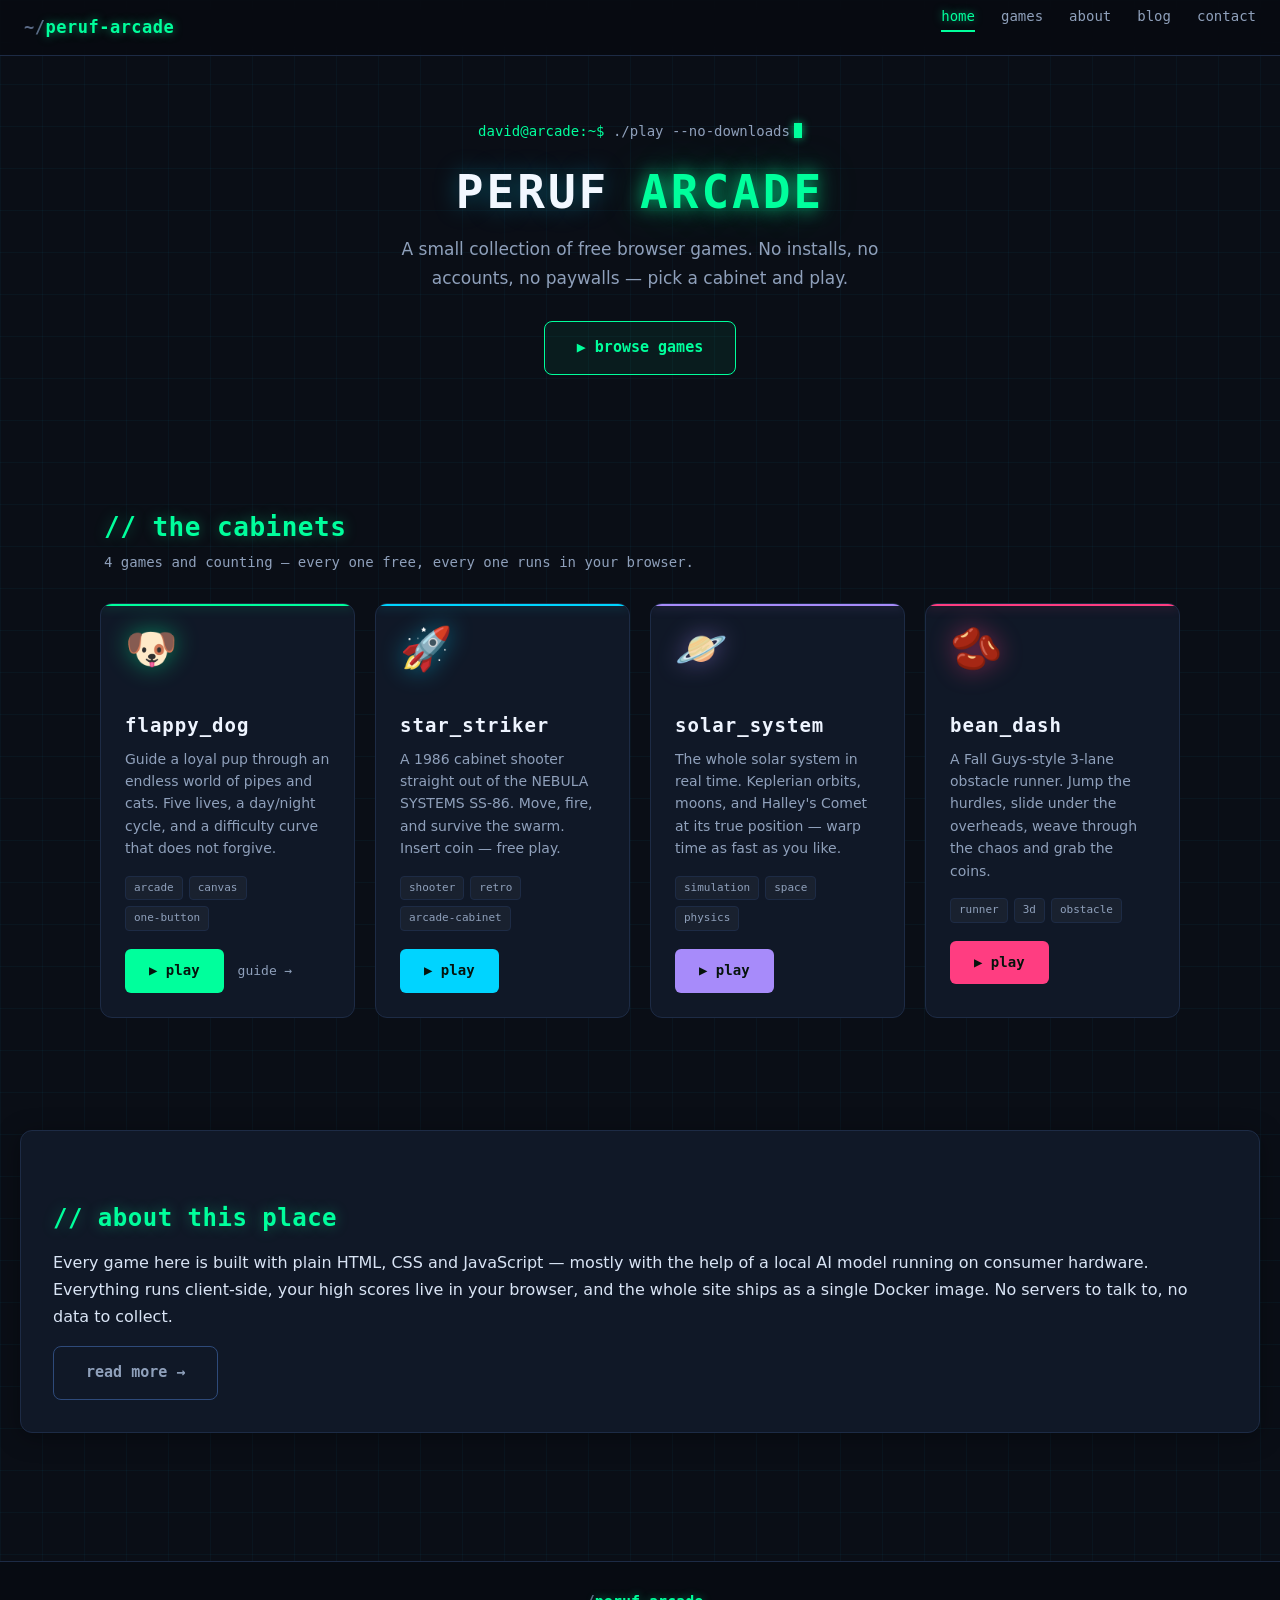
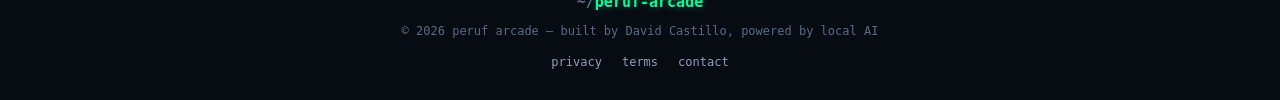
==== commit 2ed96032: "feat: multi-game arcade — hub home, gaming/coder palette, flappy-dog moved to games/" ====
--- a/index.html
+++ b/index.html
@@ -3,801 +3,160 @@
 <head>
 <meta charset="UTF-8">
 <meta name="viewport" content="width=device-width, initial-scale=1.0">
-<title>Flappy Dog - Free Browser Arcade Game | Play Now</title>
-<meta name="description" content="Play Flappy Dog, a free browser-based arcade game. Guide your dog through obstacles, dodge pipes, and beat your high score. Fast, simple, and fun on mobile and desktop.">
-<meta name="keywords" content="flappy dog, browser game, arcade game, free online game, casual game, dog game, mobile game, puzzle game, fun game">
-<meta name="author" content="the Flappy Dog team">
+<title>Peruf Arcade — Free Browser Games | Play Now</title>
+<meta name="description" content="A collection of free browser games: Flappy Dog, Star Striker, Solar System Simulator and Bean Dash. No downloads, no installs, no accounts — just pick a game and play.">
+<meta name="keywords" content="browser games, free online games, arcade, flappy dog, star striker, bean dash, solar system simulator, canvas games">
+<meta name="author" content="David Castillo">
 <meta name="robots" content="index, follow, max-snippet:-1, max-image-preview:large, max-video-preview:-1">
 <link rel="canonical" href="https://flappydog.peruf.me/">
 <link rel="icon" type="image/png" href="/favicon.png">
 <link rel="stylesheet" href="/styles.css">
 
 <meta property="og:type" content="website">
-<meta property="og:title" content="Flappy Dog - Free Browser Arcade Game">
-<meta property="og:description" content="Guide your dog through endless obstacles in this fast-paced arcade game. Play free in any browser, no downloads needed.">
+<meta property="og:title" content="Peruf Arcade — Free Browser Games">
+<meta property="og:description" content="A small arcade of free browser games. No installs, no accounts — pick a cabinet and play.">
 <meta property="og:url" content="https://flappydog.peruf.me/">
-<meta property="og:site_name" content="Flappy Dog">
-<meta property="og:image" content="https://flappydog.peruf.me/og-image.png">
-<meta property="og:image:width" content="1200">
-<meta property="og:image:height" content="630">
-<meta property="og:image:alt" content="Flappy Dog game screenshot showing a dog navigating through pipes">
+<meta property="og:site_name" content="Peruf Arcade">
 
-<meta name="twitter:card" content="summary_large_image">
-<meta name="twitter:title" content="Flappy Dog - Free Browser Arcade Game">
-<meta name="twitter:description" content="Guide your dog through endless obstacles in this fast-paced arcade game. Play free in any browser.">
-<meta name="twitter:image" content="https://flappydog.peruf.me/og-image.png">
-<meta name="twitter:image:alt" content="Flappy Dog game screenshot showing a dog navigating through pipes">
+<meta name="twitter:card" content="summary">
+<meta name="twitter:title" content="Peruf Arcade — Free Browser Games">
+<meta name="twitter:description" content="A small arcade of free browser games. No installs, no accounts — pick a cabinet and play.">
 
-<meta name="theme-color" content="#87CEEB">
+<meta name="theme-color" content="#0a0e16">
 
 <script type="application/ld+json">
 {
   "@context": "https://schema.org",
-  "@type": "VideoGame",
-  "name": "Flappy Dog",
-  "description": "A browser-based arcade game where you guide a dog through endless obstacles. Dodge pipes, beat your high score, and enjoy dynamic day/night theming.",
+  "@type": "WebSite",
+  "name": "Peruf Arcade",
+  "description": "A collection of free browser games built with plain HTML, CSS and JavaScript.",
   "url": "https://flappydog.peruf.me/",
-  "genre": ["Action", "Arcade", "Casual"],
-  "gamePlatform": "Web Browser",
-  "operatingSystem": "Any",
-  "applicationCategory": "Game",
-  "offers": {
-    "@type": "Offer",
-    "price": "0",
-    "priceCurrency": "USD"
-  },
   "author": {
     "@type": "Person",
-    "name": "the Flappy Dog team"
-  },
-  "datePublished": "2026-05-31",
-  "keywords": "flappy dog, arcade game, browser game, casual game, free game"
+    "name": "David Castillo"
+  }
 }
 </script>
 
 <script async src="https://pagead2.googlesyndication.com/pagead/js/adsbygoogle.js?client=ca-pub-5408741906258224" crossorigin="anonymous"></script>
 </head>
-<body class="light">
+<body>
 
 <nav class="navbar">
-  <a href="/" class="nav-logo">🐶 Flappy Dog</a>
+  <a href="/" class="nav-logo"><span class="logo-dim">~/</span>peruf-arcade</a>
   <button class="hamburger" aria-label="Menu">
     <span></span><span></span><span></span>
   </button>
   <ul class="nav-links">
-    <li><a href="/" class="nav-link active">Home</a></li>
-    <li><a href="/guide.html" class="nav-link">Guide</a></li>
-    <li><a href="/about.html" class="nav-link">About</a></li>
-    <li><a href="/blog/game-story.html" class="nav-link">Blog</a></li>
-    <li><a href="/contact.html" class="nav-link">Contact</a></li>
+    <li><a href="/" class="nav-link active">home</a></li>
+    <li><a href="/#games" class="nav-link">games</a></li>
+    <li><a href="/about.html" class="nav-link">about</a></li>
+    <li><a href="/blog/game-story.html" class="nav-link">blog</a></li>
+    <li><a href="/contact.html" class="nav-link">contact</a></li>
   </ul>
 </nav>
 
-<div class="hero">
-  <h1>🐶 Flappy Dog</h1>
-  <p class="subtitle">Guide a loyal pup through an endless world of pipes and cats. Fast, free, and surprisingly addictive.</p>
-  <a href="#game" class="btn">Play Now</a>
-</div>
+<header class="hero">
+  <p class="terminal-line"><span class="prompt">david@arcade:~$</span> ./play --no-downloads<span class="cursor"></span></p>
+  <h1>PERUF <span class="neon">ARCADE</span></h1>
+  <p class="subtitle">A small collection of free browser games. No installs, no accounts, no paywalls — pick a cabinet and play.</p>
+  <a href="#games" class="btn">▶ browse games</a>
+</header>
 
-<div id="game" class="game-section">
-  <div id="game-container">
-    <canvas id="gameCanvas" width="400" height="600"></canvas>
+<main id="games" class="page-content">
+  <div class="section-head">
+    <h2 class="section-title">// the cabinets</h2>
+    <p class="section-sub">4 games and counting — every one free, every one runs in your browser.</p>
+  </div>
 
-    <div id="ui-overlay">
-      <div id="score">0</div>
-      <div id="best-score">Best: 0</div>
-      <div id="lives"></div>
-      <div id="theme-indicator">☀️ light</div>
-    </div>
+  <div class="game-grid">
+    <article class="game-card" style="--card-accent: var(--neon-green); --card-glow: rgba(0, 255, 156, 0.45);">
+      <div class="card-icon">🐶</div>
+      <div class="card-body">
+        <h3 class="card-title">flappy_dog</h3>
+        <p class="card-desc">Guide a loyal pup through an endless world of pipes and cats. Five lives, a day/night cycle, and a difficulty curve that does not forgive.</p>
+        <div class="card-tags">
+          <span class="tag">arcade</span>
+          <span class="tag">canvas</span>
+          <span class="tag">one-button</span>
+        </div>
+      </div>
+      <div class="card-actions">
+        <a class="play-btn" href="/games/flappy-dog/">▶ play</a>
+        <a class="card-link" href="/guide.html">guide →</a>
+      </div>
+    </article>
 
-    <div id="start-screen">
-      <h1>🐶 Flappy Dog</h1>
-      <p>Press SPACE or tap to flap</p>
-      <p>5 lives &mdash; avoid the obstacles!</p>
-      <button class="game-btn" id="startBtn">Play</button>
-    </div>
+    <article class="game-card" style="--card-accent: var(--neon-cyan); --card-glow: rgba(0, 212, 255, 0.45);">
+      <div class="card-icon">🚀</div>
+      <div class="card-body">
+        <h3 class="card-title">star_striker</h3>
+        <p class="card-desc">A 1986 cabinet shooter straight out of the NEBULA SYSTEMS SS-86. Move, fire, and survive the swarm. Insert coin — free play.</p>
+        <div class="card-tags">
+          <span class="tag">shooter</span>
+          <span class="tag">retro</span>
+          <span class="tag">arcade-cabinet</span>
+        </div>
+      </div>
+      <div class="card-actions">
+        <a class="play-btn" href="/games/star-striker/">▶ play</a>
+      </div>
+    </article>
 
-    <div id="gameover-screen" style="display:none;">
-      <div id="new-best">🏆 New Best!</div>
-      <h1 style="font-size:36px;">Game Over</h1>
-      <div id="final-score">0</div>
-      <div id="gameover-best">Best: 0</div>
-      <p>points</p>
-      <button class="game-btn" id="restartBtn">Play Again</button>
-    </div>
+    <article class="game-card" style="--card-accent: var(--neon-purple); --card-glow: rgba(167, 139, 250, 0.45);">
+      <div class="card-icon">🪐</div>
+      <div class="card-body">
+        <h3 class="card-title">solar_system</h3>
+        <p class="card-desc">The whole solar system in real time. Keplerian orbits, moons, and Halley's Comet at its true position — warp time as fast as you like.</p>
+        <div class="card-tags">
+          <span class="tag">simulation</span>
+          <span class="tag">space</span>
+          <span class="tag">physics</span>
+        </div>
+      </div>
+      <div class="card-actions">
+        <a class="play-btn" href="/games/solar-system-sim/">▶ play</a>
+      </div>
+    </article>
 
-    <div id="pause-screen" style="display:none;">
-      <h1>Paused</h1>
-      <p>Press ESC to resume</p>
-    </div>
+    <article class="game-card" style="--card-accent: var(--neon-pink); --card-glow: rgba(255, 61, 129, 0.45);">
+      <div class="card-icon">🫘</div>
+      <div class="card-body">
+        <h3 class="card-title">bean_dash</h3>
+        <p class="card-desc">A Fall Guys-style 3-lane obstacle runner. Jump the hurdles, slide under the overheads, weave through the chaos and grab the coins.</p>
+        <div class="card-tags">
+          <span class="tag">runner</span>
+          <span class="tag">3d</span>
+          <span class="tag">obstacle</span>
+        </div>
+      </div>
+      <div class="card-actions">
+        <a class="play-btn" href="/games/fallguys-mod/">▶ play</a>
+      </div>
+    </article>
+  </div>
+</main>
 
-    <svg class="info-icon" viewBox="0 0 24 24" fill="none" stroke="currentColor" stroke-width="2" stroke-linecap="round" stroke-linejoin="round">
-      <circle cx="12" cy="12" r="10"></circle>
-      <line x1="12" y1="16" x2="12" y2="12"></line>
-      <line x1="12" y1="8" x2="12.01" y2="8"></line>
-    </svg>
-
-    <div id="info-modal" class="modal-overlay">
-      <div class="modal-content">
-        <span class="modal-close">&times;</span>
-        <h3>Info</h3>
-        <p><strong>Contact:</strong> David — <a href="mailto:david.castillo.comms.inbox@pm.me">david.castillo.comms.inbox@pm.me</a></p>
-        <p style="font-size: 13px; opacity: 0.8;"><strong>Disclaimer:</strong> Flappy Dog is a free browser-based game. This site may use third-party advertising cookies (such as Google AdSense) to serve personalized ads. By playing, you acknowledge this.</p>
-      </div>
-    </div>
+<section class="page-content">
+  <div class="content-card">
+    <h2>// about this place</h2>
+    <p>Every game here is built with plain HTML, CSS and JavaScript — mostly with the help of a local AI model running on consumer hardware. Everything runs client-side, your high scores live in your browser, and the whole site ships as a single Docker image. No servers to talk to, no data to collect.</p>
+    <a class="btn btn-ghost" href="/about.html">read more →</a>
   </div>
-</div>
-
-<div class="page-content container">
-  <div class="content-card">
-    <h2>How to Play</h2>
-    <p>Flappy Dog is easy to pick up but challenging to master. The premise is simple: your dog is flying through an endless series of pipe gaps, and it is up to you to keep him airborne. Every tap, click, or spacebar press gives your dog an upward flap. Let go, and gravity pulls him downward. The trick is finding the perfect rhythm to weave through the gaps without crashing.</p>
-    <p>You start each round with <strong>5 lives</strong>, represented by hearts in the top-right corner. If your dog hits a pipe, a wall, or an obstacle, you lose one life. After taking damage, your dog gets a brief period of invincibility — during this time he will flash on screen, signaling that he is safe from further harm. Use these moments wisely to recover your position and line up for the next gap.</p>
-    <p>Points are earned by successfully passing through each set of pipes. Your score climbs with every gap cleared, and your <strong>all-time best score</strong> is saved automatically in your browser, so you can compete against yourself across sessions. The game also features a dynamic difficulty curve: every ten points, the pipes speed up and spawn more frequently, keeping the challenge fresh as your skills improve.</p>
-
-    <h2>Game Features</h2>
-    <div class="feature-grid">
-      <div class="feature-item">
-        <div class="feature-icon">❤️</div>
-        <div class="feature-title">5 Lives</div>
-        <p class="feature-desc">Take five hits before game over, with invincibility frames after each collision.</p>
-      </div>
-      <div class="feature-item">
-        <div class="feature-icon">🌗</div>
-        <div class="feature-title">Day & Night</div>
-        <p class="feature-desc">The world shifts between a sunny sky and a starry night every 20 seconds.</p>
-      </div>
-      <div class="feature-item">
-        <div class="feature-icon">🐱</div>
-        <div class="feature-title">Animated Cats</div>
-        <p class="feature-desc">Colorful cats patrol the ground, complete with wagging tails and blinking eyes.</p>
-      </div>
-      <div class="feature-item">
-        <div class="feature-icon">📈</div>
-        <div class="feature-title">Scaling Difficulty</div>
-        <p class="feature-desc">Pipes get faster and spawn quicker as your score climbs higher.</p>
-      </div>
-    </div>
-  </div>
-</div>
+</section>
 
 <footer class="site-footer">
   <div class="footer-inner">
-    <div class="footer-brand">🐶 Flappy Dog</div>
-    <div class="footer-copy">&copy; 2026 Flappy Dog by David Castillo</div>
+    <div class="footer-brand"><span class="logo-dim">~/</span>peruf-arcade</div>
+    <div class="footer-copy">&copy; 2026 peruf arcade — built by David Castillo, powered by local AI</div>
     <div class="footer-links">
-      <a href="/privacy.html">Privacy Policy</a>
-      <a href="/terms.html">Terms of Service</a>
-      <a href="/contact.html">Contact</a>
+      <a href="/privacy.html">privacy</a>
+      <a href="/terms.html">terms</a>
+      <a href="/contact.html">contact</a>
     </div>
   </div>
 </footer>
 
-<script>
-const canvas = document.getElementById('gameCanvas');
-const ctx = canvas.getContext('2d');
-const W = canvas.width;
-const H = canvas.height;
-
-const scoreEl = document.getElementById('score');
-const livesEl = document.getElementById('lives');
-const startScreen = document.getElementById('start-screen');
-const gameoverScreen = document.getElementById('gameover-screen');
-const pauseScreen = document.getElementById('pause-screen');
-const finalScoreEl = document.getElementById('final-score');
-const gameoverBestEl = document.getElementById('gameover-best');
-const newBestEl = document.getElementById('new-best');
-const themeIndicator = document.getElementById('theme-indicator');
-const startBtn = document.getElementById('startBtn');
-const restartBtn = document.getElementById('restartBtn');
-
-let dog, pipes, score, lives, gameRunning, gamePaused, gravity, flapPower;
-let bestScore = parseInt(localStorage.getItem('flappyDogBest')) || 0;
-let pipeWidth, pipeGap, pipeSpeed, pipeSpawnInterval;
-let lastPipeTime, animFrame;
-let isDark = false;
-let invincible = false;
-let invincibleTimer = 0;
-const INVINCIBLE_DURATION = 1500;
-const INVINCIBLE_FLASH = 150;
-
-let cats, catSpawnInterval, lastCatTime;
-const catColors = [
-  { body: '#f5a623', inner: '#f7c574' },
-  { body: '#8e8e8e', inner: '#b0b0b0' },
-  { body: '#e8e8e8', inner: '#f5f5f5' },
-  { body: '#3a3a3a', inner: '#5a5a5a' },
-  { body: '#d4871c', inner: '#e8a040' },
-];
-
-function startThemeCycle() {
-  setInterval(() => {
-    isDark = !isDark;
-    document.body.className = isDark ? 'dark' : 'light';
-    themeIndicator.textContent = isDark ? '🌙 dark' : '☀️ light';
-  }, 20000);
-}
-
-function initDog() {
-  dog = {
-    x: 80,
-    y: H / 2,
-    w: 40,
-    h: 40,
-    vy: 0,
-    radius: 20
-  };
-  gravity = 0.25;
-  flapPower = -5.5;
-}
-
-function initGame() {
-  initDog();
-  pipes = [];
-  score = 0;
-  lives = 5;
-  gameRunning = true;
-  gamePaused = false;
-  pauseScreen.style.display = 'none';
-  pipeWidth = 56;
-  pipeGap = 150;
-  pipeSpeed = 2.8;
-  pipeSpawnInterval = 1600;
-  lastPipeTime = 0;
-  invincible = false;
-  invincibleTimer = 0;
-  cats = [];
-  catSpawnInterval = 2500;
-  lastCatTime = 0;
-  scoreEl.textContent = '0';
-  gameoverBestEl.textContent = `Best: ${bestScore}`;
-  document.getElementById('best-score').textContent = `Best: ${bestScore}`;
-  newBestEl.style.display = 'none';
-  updateLives();
-}
-
-function updateBestScore() {
-  if (score > bestScore) {
-    bestScore = score;
-    localStorage.setItem('flappyDogBest', bestScore);
-  }
-  document.getElementById('best-score').textContent = `Best: ${bestScore}`;
-  gameoverBestEl.textContent = `Best: ${bestScore}`;
-}
-
-function updateLives() {
-  let html = '';
-  for (let i = 0; i < lives; i++) html += '❤️';
-  livesEl.textContent = html;
-}
-
-function flap() {
-  if (!gameRunning) return;
-  dog.vy = flapPower;
-}
-
-document.addEventListener('keydown', (e) => {
-  if (e.code === 'Space' || e.code === 'ArrowUp' || e.code === 'KeyW') {
-    e.preventDefault();
-    flap();
-  }
-});
-canvas.addEventListener('click', flap);
-canvas.addEventListener('touchstart', (e) => { e.preventDefault(); flap(); });
-
-function spawnPipe() {
-  const minY = 80;
-  const maxY = H - pipeGap - 80;
-  const topH = Math.random() * (maxY - minY) + minY;
-  pipes.push({
-    x: W,
-    topH: topH,
-    bottomY: topH + pipeGap,
-    scored: false
-  });
-}
-
-function spawnCat() {
-  const colorIdx = Math.floor(Math.random() * catColors.length);
-  const groundY = H - 50;
-  cats.push({
-    x: W + 20,
-    y: groundY - 14,
-    w: 30,
-    h: 26,
-    color: catColors[colorIdx],
-    tailPhase: Math.random() * Math.PI * 2,
-    blinkTimer: Math.random() * 3000,
-  });
-}
-
-function drawCat(c, time) {
-  const cx = c.x;
-  const cy = c.y;
-  const r = 13;
-
-  ctx.beginPath();
-  ctx.ellipse(cx, cy + 4, r * 0.9, r * 0.65, 0, 0, Math.PI * 2);
-  ctx.fillStyle = c.color.body;
-  ctx.fill();
-  ctx.strokeStyle = isDark ? 'rgba(0,0,0,0.3)' : 'rgba(0,0,0,0.15)';
-  ctx.lineWidth = 1.5;
-  ctx.stroke();
-
-  ctx.beginPath();
-  ctx.arc(cx, cy - 6, r * 0.7, 0, Math.PI * 2);
-  ctx.fillStyle = c.color.body;
-  ctx.fill();
-  ctx.strokeStyle = isDark ? 'rgba(0,0,0,0.3)' : 'rgba(0,0,0,0.15)';
-  ctx.stroke();
-
-  const earSize = 7;
-  ctx.beginPath();
-  ctx.moveTo(cx - 8, cy - 11);
-  ctx.lineTo(cx - 12, cy - 20);
-  ctx.lineTo(cx - 3, cy - 13);
-  ctx.closePath();
-  ctx.fillStyle = c.color.body;
-  ctx.fill();
-  ctx.stroke();
-
-  ctx.beginPath();
-  ctx.moveTo(cx + 8, cy - 11);
-  ctx.lineTo(cx + 12, cy - 20);
-  ctx.lineTo(cx + 3, cy - 13);
-  ctx.closePath();
-  ctx.fill();
-  ctx.stroke();
-
-  ctx.beginPath();
-  ctx.moveTo(cx - 8, cy - 11);
-  ctx.lineTo(cx - 11, cy - 17);
-  ctx.lineTo(cx - 4, cy - 12);
-  ctx.closePath();
-  ctx.fillStyle = c.color.inner;
-  ctx.fill();
-
-  ctx.beginPath();
-  ctx.moveTo(cx + 8, cy - 11);
-  ctx.lineTo(cx + 11, cy - 17);
-  ctx.lineTo(cx + 4, cy - 12);
-  ctx.closePath();
-  ctx.fill();
-
-  const blinking = (time % 4000) > 3800 && (time % 4000 + c.blinkTimer) % 4000 > 3800;
-  const eyeY = cy - 7;
-  const eyeR = blinking ? 0.5 : 2.8;
-
-  ctx.beginPath();
-  ctx.ellipse(cx - 4, eyeY, eyeR, eyeR, 0, 0, Math.PI * 2);
-  ctx.fillStyle = isDark ? '#d4e060' : '#a0c830';
-  ctx.fill();
-
-  ctx.beginPath();
-  ctx.ellipse(cx + 4, eyeY, eyeR, eyeR, 0, 0, Math.PI * 2);
-  ctx.fill();
-
-  if (!blinking) {
-    ctx.beginPath();
-    ctx.ellipse(cx - 4, eyeY, 0.7, eyeR, 0, 0, Math.PI * 2);
-    ctx.fillStyle = '#111';
-    ctx.fill();
-
-    ctx.beginPath();
-    ctx.ellipse(cx + 4, eyeY, 0.7, eyeR, 0, 0, Math.PI * 2);
-    ctx.fill();
-  }
-
-  ctx.beginPath();
-  ctx.moveTo(cx, cy - 3);
-  ctx.lineTo(cx - 2, cy - 1);
-  ctx.lineTo(cx + 2, cy - 1);
-  ctx.closePath();
-  ctx.fillStyle = isDark ? '#e88' : '#f89090';
-  ctx.fill();
-
-  ctx.beginPath();
-  ctx.moveTo(cx - 4, cy + 1);
-  ctx.quadraticCurveTo(cx - 2, cy + 3, cx, cy + 1);
-  ctx.quadraticCurveTo(cx + 2, cy + 3, cx + 4, cy + 1);
-  ctx.strokeStyle = isDark ? 'rgba(0,0,0,0.4)' : 'rgba(0,0,0,0.3)';
-  ctx.lineWidth = 1;
-  ctx.stroke();
-
-  ctx.strokeStyle = isDark ? 'rgba(255,255,255,0.3)' : 'rgba(0,0,0,0.25)';
-  ctx.lineWidth = 0.8;
-
-  ctx.beginPath();
-  ctx.moveTo(cx - 7, cy - 3);
-  ctx.lineTo(cx - 16, cy - 6);
-  ctx.stroke();
-  ctx.beginPath();
-  ctx.moveTo(cx - 7, cy - 1);
-  ctx.lineTo(cx - 16, cy - 1);
-  ctx.stroke();
-
-  ctx.beginPath();
-  ctx.moveTo(cx + 7, cy - 3);
-  ctx.lineTo(cx + 16, cy - 6);
-  ctx.stroke();
-  ctx.beginPath();
-  ctx.moveTo(cx + 7, cy - 1);
-  ctx.lineTo(cx + 16, cy - 1);
-  ctx.stroke();
-
-  const tailWag = Math.sin(time * 0.005 + c.tailPhase) * 6;
-  ctx.beginPath();
-  ctx.moveTo(cx + r * 0.7, cy + 4);
-  ctx.quadraticCurveTo(cx + r + 6, cy - 4 + tailWag, cx + r + 4, cy - 12 + tailWag);
-  ctx.strokeStyle = c.color.body;
-  ctx.lineWidth = 3;
-  ctx.lineCap = 'round';
-  ctx.stroke();
-  ctx.lineCap = 'butt';
-}
-
-function checkCollision() {
-  if (invincible) return false;
-
-  if (dog.y - dog.radius < 0 || dog.y + dog.radius > H) return true;
-
-  for (let p of pipes) {
-    if (dog.x + dog.radius > p.x && dog.x - dog.radius < p.x + pipeWidth) {
-      if (dog.y - dog.radius < p.topH || dog.y + dog.radius > p.bottomY) {
-        return true;
-      }
-    }
-  }
-  return false;
-}
-
-function drawDog(time) {
-  const cx = dog.x;
-  const cy = dog.y;
-  const r = dog.radius;
-
-  if (invincible && Math.floor(time / INVINCIBLE_FLASH) % 2 === 0) {
-    ctx.globalAlpha = 0.3;
-  }
-
-  ctx.beginPath();
-  ctx.arc(cx, cy, r, 0, Math.PI * 2);
-  const bodyGrad = ctx.createRadialGradient(cx - 5, cy - 5, 2, cx, cy, r);
-  bodyGrad.addColorStop(0, isDark ? '#d4a056' : '#c88b3a');
-  bodyGrad.addColorStop(1, isDark ? '#a07030' : '#8B6914');
-  ctx.fillStyle = bodyGrad;
-  ctx.fill();
-  ctx.strokeStyle = isDark ? '#6b5020' : '#5a4010';
-  ctx.lineWidth = 2;
-  ctx.stroke();
-
-  ctx.beginPath();
-  ctx.ellipse(cx - r * 0.85, cy - r * 0.5, r * 0.45, r * 0.7, -0.3, 0, Math.PI * 2);
-  ctx.fillStyle = isDark ? '#8a5a28' : '#7a5a28';
-  ctx.fill();
-
-  ctx.beginPath();
-  ctx.ellipse(cx + r * 0.85, cy - r * 0.5, r * 0.45, r * 0.7, 0.3, 0, Math.PI * 2);
-  ctx.fill();
-
-  ctx.beginPath();
-  ctx.ellipse(cx - r * 0.85, cy - r * 0.45, r * 0.22, r * 0.4, -0.3, 0, Math.PI * 2);
-  ctx.fillStyle = isDark ? '#e8a0a0' : '#f0b0a0';
-  ctx.fill();
-
-  ctx.beginPath();
-  ctx.ellipse(cx + r * 0.85, cy - r * 0.45, r * 0.22, r * 0.4, 0.3, 0, Math.PI * 2);
-  ctx.fill();
-
-  const eyeOffX = r * 0.35;
-  const eyeOffY = -r * 0.15;
-  const eyeR = r * 0.28;
-
-  ctx.beginPath();
-  ctx.arc(cx - eyeOffX, cy + eyeOffY, eyeR, 0, Math.PI * 2);
-  ctx.fillStyle = '#fff';
-  ctx.fill();
-
-  ctx.beginPath();
-  ctx.arc(cx + eyeOffX, cy + eyeOffY, eyeR, 0, Math.PI * 2);
-  ctx.fill();
-
-  const pupilR = eyeR * 0.6;
-  ctx.beginPath();
-  ctx.arc(cx - eyeOffX + 1, cy + eyeOffY + 1, pupilR, 0, Math.PI * 2);
-  ctx.fillStyle = '#222';
-  ctx.fill();
-
-  ctx.beginPath();
-  ctx.arc(cx + eyeOffX + 1, cy + eyeOffY + 1, pupilR, 0, Math.PI * 2);
-  ctx.fill();
-
-  ctx.beginPath();
-  ctx.arc(cx - eyeOffX - 2, cy + eyeOffY - 2, pupilR * 0.4, 0, Math.PI * 2);
-  ctx.fillStyle = '#fff';
-  ctx.fill();
-
-  ctx.beginPath();
-  ctx.arc(cx + eyeOffX - 2, cy + eyeOffY - 2, pupilR * 0.4, 0, Math.PI * 2);
-  ctx.fill();
-
-  ctx.beginPath();
-  ctx.ellipse(cx, cy + r * 0.35, r * 0.22, r * 0.16, 0, 0, Math.PI * 2);
-  ctx.fillStyle = '#222';
-  ctx.fill();
-
-  ctx.beginPath();
-  ctx.arc(cx, cy + r * 0.3, r * 0.3, 0.2, Math.PI - 0.2);
-  ctx.strokeStyle = '#222';
-  ctx.lineWidth = 1.8;
-  ctx.stroke();
-
-  ctx.beginPath();
-  ctx.ellipse(cx + 4, cy + r * 0.55, r * 0.12, r * 0.2, 0.2, 0, Math.PI * 2);
-  ctx.fillStyle = isDark ? '#e07070' : '#e87070';
-  ctx.fill();
-
-  ctx.globalAlpha = 1;
-}
-
-function drawPipe(p) {
-  const capH = 26;
-  const capExtra = 6;
-
-  const tGrad = ctx.createLinearGradient(p.x, 0, p.x + pipeWidth, 0);
-  tGrad.addColorStop(0, isDark ? '#2a7a3a' : '#5cb85c');
-  tGrad.addColorStop(0.5, isDark ? '#3a9a4a' : '#72d472');
-  tGrad.addColorStop(1, isDark ? '#2a7a3a' : '#5cb85c');
-
-  ctx.fillStyle = tGrad;
-  ctx.fillRect(p.x, 0, pipeWidth, p.topH);
-
-  ctx.fillStyle = isDark ? '#35a045' : '#60c860';
-  ctx.fillRect(p.x - capExtra, p.topH - capH, pipeWidth + capExtra * 2, capH);
-  ctx.strokeStyle = isDark ? '#1a5a2a' : '#3a8a3a';
-  ctx.lineWidth = 2;
-  ctx.strokeRect(p.x - capExtra, p.topH - capH, pipeWidth + capExtra * 2, capH);
-  ctx.strokeRect(p.x, 0, pipeWidth, p.topH);
-
-  ctx.fillStyle = tGrad;
-  ctx.fillRect(p.x, p.bottomY, pipeWidth, H - p.bottomY);
-
-  ctx.fillStyle = isDark ? '#35a045' : '#60c860';
-  ctx.fillRect(p.x - capExtra, p.bottomY, pipeWidth + capExtra * 2, capH);
-  ctx.strokeStyle = isDark ? '#1a5a2a' : '#3a8a3a';
-  ctx.strokeRect(p.x - capExtra, p.bottomY, pipeWidth + capExtra * 2, capH);
-  ctx.strokeRect(p.x, p.bottomY, pipeWidth, H - p.bottomY);
-}
-
-function drawBackground(time) {
-  ctx.fillStyle = isDark ? 'rgba(255,255,255,0.06)' : 'rgba(255,255,255,0.7)';
-  const cloudYs = [60, 140, 220];
-  for (let i = 0; i < 3; i++) {
-    const bx = ((time * 0.02 + i * 180) % (W + 120)) - 60;
-    drawCloud(bx, cloudYs[i], 30 + i * 8);
-  }
-
-  const gH = 50;
-  const gY = H - gH;
-  const gGrad = ctx.createLinearGradient(0, gY, 0, H);
-  gGrad.addColorStop(0, isDark ? '#3a6a2a' : '#78c850');
-  gGrad.addColorStop(0.15, isDark ? '#2a4a1a' : '#5aaa30');
-  gGrad.addColorStop(1, isDark ? '#1a2a10' : '#4a8a20');
-  ctx.fillStyle = gGrad;
-  ctx.fillRect(0, gY, W, gH);
-
-  ctx.strokeStyle = isDark ? '#4a8a3a' : '#80d060';
-  ctx.lineWidth = 3;
-  ctx.beginPath();
-  ctx.moveTo(0, gY);
-  ctx.lineTo(W, gY);
-  ctx.stroke();
-
-  ctx.fillStyle = isDark ? 'rgba(255,255,255,0.04)' : 'rgba(255,255,255,0.15)';
-  const stripeOff = (time * 0.05) % 40;
-  for (let x = -stripeOff; x < W; x += 40) {
-    ctx.fillRect(x, gY + 4, 20, gH - 8);
-  }
-}
-
-function drawCloud(x, y, r) {
-  ctx.beginPath();
-  ctx.arc(x, y, r, 0, Math.PI * 2);
-  ctx.arc(x + r * 0.8, y - r * 0.3, r * 0.7, 0, Math.PI * 2);
-  ctx.arc(x + r * 1.4, y, r * 0.6, 0, Math.PI * 2);
-  ctx.arc(x - r * 0.5, y + r * 0.1, r * 0.5, 0, Math.PI * 2);
-  ctx.fill();
-}
-
-function drawStars(time) {
-  if (!isDark) return;
-  ctx.fillStyle = 'rgba(255,255,255,0.5)';
-  const seed = 42;
-  for (let i = 0; i < 30; i++) {
-    const sx = ((seed * (i + 1) * 7) % W);
-    const sy = ((seed * (i + 1) * 13) % (H - 80));
-    const twinkle = Math.sin(time * 0.003 + i) * 0.5 + 0.5;
-    ctx.globalAlpha = 0.3 + twinkle * 0.5;
-    ctx.beginPath();
-    ctx.arc(sx, sy, 1 + twinkle, 0, Math.PI * 2);
-    ctx.fill();
-  }
-  ctx.globalAlpha = 1;
-}
-
-let lastTime = 0;
-
-function gameLoop(timestamp) {
-  if (!gameRunning) return;
-  if (gamePaused) return;
-
-  const dt = timestamp - lastTime;
-  lastTime = timestamp;
-
-  ctx.clearRect(0, 0, W, H);
-
-  drawBackground(timestamp);
-  drawStars(timestamp);
-
-  dog.vy += gravity;
-  if (dog.vy > 6) dog.vy = 6;
-  dog.y += dog.vy;
-
-  if (timestamp - lastPipeTime > pipeSpawnInterval) {
-    spawnPipe();
-    lastPipeTime = timestamp;
-  }
-
-  if (timestamp - lastCatTime > catSpawnInterval) {
-    spawnCat();
-    lastCatTime = timestamp;
-  }
-
-  for (let i = pipes.length - 1; i >= 0; i--) {
-    pipes[i].x -= pipeSpeed;
-
-    if (!pipes[i].scored && pipes[i].x + pipeWidth < dog.x) {
-      pipes[i].scored = true;
-      score++;
-      scoreEl.textContent = score;
-
-      if (score % 10 === 0) {
-        pipeSpeed = Math.min(pipeSpeed + 0.2, 5);
-        pipeSpawnInterval = Math.max(pipeSpawnInterval - 40, 900);
-      }
-    }
-
-    if (pipes[i].x + pipeWidth < -10) {
-      pipes.splice(i, 1);
-    }
-  }
-
-  for (let p of pipes) {
-    drawPipe(p);
-  }
-
-  for (let i = cats.length - 1; i >= 0; i--) {
-    cats[i].x -= pipeSpeed * 0.7;
-    if (cats[i].x < -40) {
-      cats.splice(i, 1);
-    }
-  }
-
-  for (let c of cats) {
-    drawCat(c, timestamp);
-  }
-
-  if (invincible) {
-    if (timestamp > invincibleTimer) {
-      invincible = false;
-    }
-  }
-
-  if (!invincible) {
-    for (let c of cats) {
-      const dx = dog.x - c.x;
-      const dy = dog.y - (c.y);
-      const dist = Math.sqrt(dx * dx + dy * dy);
-      if (dist < dog.radius + 12) {
-        lives--;
-        updateLives();
-        if (lives <= 0) {
-          gameRunning = false;
-          finalScoreEl.textContent = score;
-          updateBestScore();
-          if (score === bestScore) {
-            newBestEl.style.display = 'block';
-          }
-          gameoverScreen.style.display = 'flex';
-          return;
-        } else {
-          invincible = true;
-          invincibleTimer = timestamp + INVINCIBLE_DURATION;
-          dog.y = H / 2;
-          dog.vy = 0;
-        }
-        break;
-      }
-    }
-  }
-
-  if (checkCollision()) {
-    lives--;
-    updateLives();
-    if (lives <= 0) {
-      gameRunning = false;
-      finalScoreEl.textContent = score;
-      updateBestScore();
-      if (score === bestScore) {
-        newBestEl.style.display = 'block';
-      }
-      gameoverScreen.style.display = 'flex';
-      return;
-    } else {
-      invincible = true;
-      invincibleTimer = timestamp + INVINCIBLE_DURATION;
-      dog.y = H / 2;
-      dog.vy = 0;
-    }
-  }
-
-  drawDog(timestamp);
-
-  animFrame = requestAnimationFrame(gameLoop);
-}
-
-startBtn.addEventListener('click', () => {
-  startScreen.style.display = 'none';
-  initGame();
-  lastTime = performance.now();
-  animFrame = requestAnimationFrame(gameLoop);
-});
-
-restartBtn.addEventListener('click', () => {
-  gameoverScreen.style.display = 'none';
-  initGame();
-  lastTime = performance.now();
-  animFrame = requestAnimationFrame(gameLoop);
-});
-
-document.addEventListener('keydown', (e) => {
-  if (e.key === 'Escape' || e.key === 'Esc') {
-    if (gameRunning) {
-      gamePaused = !gamePaused;
-      if (gamePaused) {
-        pauseScreen.style.display = 'flex';
-      } else {
-        pauseScreen.style.display = 'none';
-        lastTime = performance.now();
-        animFrame = requestAnimationFrame(gameLoop);
-      }
-    }
-  }
-});
-
-startThemeCycle();
-initDog();
-
-const infoIcon = document.querySelector('.info-icon');
-const infoModal = document.getElementById('info-modal');
-const modalClose = document.querySelector('.modal-close');
-
-if (infoIcon && infoModal) {
-  infoIcon.addEventListener('click', (e) => {
-    e.stopPropagation();
-    infoModal.style.display = 'flex';
-  });
-  modalClose.addEventListener('click', () => {
-    infoModal.style.display = 'none';
-  });
-  infoModal.addEventListener('click', (e) => {
-    if (e.target === infoModal) {
-      infoModal.style.display = 'none';
-    }
-  });
-}
-</script>
-
 <script src="/nav.js"></script>
 </body>
-</html>+</html>
--- a/styles.css
+++ b/styles.css
@@ -1,66 +1,110 @@
+/* ============================================================
+   PERUF ARCADE — shared styles
+   gaming / coder palette: deep-space background, neon accents,
+   monospace type, terminal-style details
+   ============================================================ */
+
 :root {
-  --nav-bg-light: rgba(135, 206, 235, 0.95);
-  --nav-bg-dark: rgba(26, 26, 46, 0.95);
-  --nav-text-light: #fff;
-  --nav-text-dark: #eee;
-  --footer-bg-light: #2c3e50;
-  --footer-bg-dark: #0f0f1f;
-  --footer-text: #aaa;
-  --footer-link: #3498db;
+  /* base surfaces */
+  --bg: #0a0e16;
+  --bg-deep: #070b12;
+  --panel: #101827;
+  --panel-2: #152036;
+  --border: #1d2b45;
+  --border-bright: #2e4a7a;
+
+  /* text */
+  --text: #d9e4f5;
+  --text-dim: #8fa0bb;
+  --text-faint: #5b6b87;
+
+  /* neon accents */
+  --neon-green: #00ff9c;
+  --neon-cyan: #00d4ff;
+  --neon-pink: #ff3d81;
+  --neon-purple: #a78bfa;
+  --neon-gold: #ffd75e;
+
+  --accent: var(--neon-green);
+  --accent-2: var(--neon-cyan);
+  --accent-3: var(--neon-pink);
+
+  /* type */
+  --mono: 'JetBrains Mono', 'Fira Code', 'Cascadia Code', 'SF Mono', Consolas, 'DejaVu Sans Mono', monospace;
+  --sans: 'Segoe UI', system-ui, -apple-system, 'Helvetica Neue', Arial, sans-serif;
+
+  /* layout */
   --content-max-width: 800px;
-  --text-primary-light: #333;
-  --text-primary-dark: #eee;
-  --bg-light: #f5f7fa;
-  --bg-dark: #1a1a2e;
-  --card-bg-light: #fff;
-  --card-bg-dark: #16213e;
-  --accent: #f0c040;
-  --accent-hover: #ffd700;
-  --link-color-light: #007bff;
-  --link-color-dark: #4dabf7;
-  --border-light: #e0e0e0;
-  --border-dark: #2a2a4a;
-  --section-padding: 60px 20px;
+  --grid-max-width: 1080px;
+  --section-padding: 56px 20px;
 }
 
 * { margin: 0; padding: 0; box-sizing: border-box; }
 
 html {
-  scroll-padding-top: 60px;
+  scroll-padding-top: 64px;
+  scroll-behavior: smooth;
 }
 
 body {
-  font-family: 'Segoe UI', Arial, sans-serif;
+  font-family: var(--sans);
+  font-size: 16px;
   line-height: 1.7;
-  transition: background-color 0.8s ease, color 0.8s ease;
-}
-
-body.light {
-  background-color: var(--bg-light);
-  color: var(--text-primary-light);
-}
-
-body.dark {
-  background-color: var(--bg-dark);
-  color: var(--text-primary-dark);
-}
+  color: var(--text);
+  background-color: var(--bg);
+  background-image:
+    linear-gradient(rgba(0, 212, 255, 0.04) 1px, transparent 1px),
+    linear-gradient(90deg, rgba(0, 212, 255, 0.04) 1px, transparent 1px);
+  background-size: 42px 42px;
+  min-height: 100vh;
+}
+
+::selection {
+  background: var(--neon-green);
+  color: #06130c;
+}
+
+::-webkit-scrollbar { width: 10px; }
+::-webkit-scrollbar-track { background: var(--bg-deep); }
+::-webkit-scrollbar-thumb { background: var(--border-bright); border-radius: 5px; }
+::-webkit-scrollbar-thumb:hover { background: var(--neon-green); }
 
 a {
   text-decoration: none;
-  transition: color 0.2s;
-}
-
-body.light a { color: var(--link-color-light); }
-body.dark a { color: var(--link-color-dark); }
-
-a:hover { text-decoration: underline; }
-
-h1 { font-size: 36px; margin-bottom: 20px; line-height: 1.2; }
-h2 { font-size: 28px; margin-top: 40px; margin-bottom: 16px; line-height: 1.3; }
-h3 { font-size: 22px; margin-top: 28px; margin-bottom: 12px; }
+  color: var(--accent-2);
+  transition: color 0.15s, text-shadow 0.15s;
+}
+
+a:hover {
+  text-decoration: none;
+  color: var(--neon-green);
+  text-shadow: 0 0 8px rgba(0, 255, 156, 0.6);
+}
+
+h1, h2, h3 {
+  font-family: var(--mono);
+  line-height: 1.25;
+  color: #eef4ff;
+  letter-spacing: 0.5px;
+}
+
+h1 { font-size: 34px; margin-bottom: 20px; }
+h2 { font-size: 24px; margin-top: 40px; margin-bottom: 16px; color: var(--neon-green); text-shadow: 0 0 14px rgba(0, 255, 156, 0.35); }
+h3 { font-size: 19px; margin-top: 28px; margin-bottom: 12px; color: #cfe6ff; }
+
 p { margin-bottom: 16px; }
 ul, ol { margin-bottom: 16px; padding-left: 28px; }
 li { margin-bottom: 8px; }
+
+code {
+  font-family: var(--mono);
+  font-size: 0.9em;
+  background: #0d1424;
+  border: 1px solid var(--border);
+  border-radius: 4px;
+  padding: 2px 7px;
+  color: #9fdcff;
+}
 
 .container {
   max-width: var(--content-max-width);
@@ -68,7 +112,7 @@
   padding: 0 20px;
 }
 
-/* ===== NAV ===== */
+/* ============ NAV ============ */
 .navbar {
   position: sticky;
   top: 0;
@@ -78,43 +122,53 @@
   justify-content: space-between;
   height: 56px;
   padding: 0 24px;
-  transition: background-color 0.8s ease;
-}
-
-body.light .navbar { background-color: var(--nav-bg-light); }
-body.dark .navbar { background-color: var(--nav-bg-dark); }
+  background: rgba(7, 11, 18, 0.88);
+  backdrop-filter: blur(10px);
+  border-bottom: 1px solid var(--border);
+}
 
 .nav-logo {
-  font-size: 20px;
-  font-weight: 900;
-  color: #fff;
+  font-family: var(--mono);
+  font-size: 17px;
+  font-weight: 700;
+  letter-spacing: 0.5px;
+  color: var(--neon-green);
   text-decoration: none;
   flex-shrink: 0;
-}
-
-body.dark .nav-logo { color: var(--accent); }
+  text-shadow: 0 0 10px rgba(0, 255, 156, 0.5);
+}
+
+.nav-logo .logo-dim { color: var(--text-faint); text-shadow: none; }
 
 .nav-links {
   display: flex;
   align-items: center;
-  gap: 24px;
+  gap: 26px;
   list-style: none;
 }
 
 .nav-link {
-  font-size: 15px;
-  font-weight: 600;
-  color: #fff;
+  font-family: var(--mono);
+  font-size: 14px;
+  font-weight: 500;
+  color: var(--text-dim);
   text-decoration: none;
   padding: 6px 0;
   border-bottom: 2px solid transparent;
-  transition: border-color 0.2s;
-}
-
-body.dark .nav-link { color: #ddd; }
-.nav-link:hover { text-decoration: none; border-bottom-color: rgba(255,255,255,0.5); }
-.nav-link.active { border-bottom-color: #fff; font-weight: 800; }
-body.dark .nav-link.active { border-bottom-color: var(--accent); color: var(--accent); }
+  transition: color 0.15s, border-color 0.15s, text-shadow 0.15s;
+}
+
+.nav-link:hover {
+  text-decoration: none;
+  color: var(--text);
+  border-bottom-color: rgba(0, 212, 255, 0.6);
+}
+
+.nav-link.active {
+  color: var(--neon-green);
+  border-bottom-color: var(--neon-green);
+  text-shadow: 0 0 8px rgba(0, 255, 156, 0.55);
+}
 
 .hamburger {
   display: none;
@@ -133,18 +187,16 @@
   display: block;
   width: 100%;
   height: 2px;
-  background: #fff;
+  background: var(--neon-green);
   border-radius: 2px;
   transition: transform 0.3s ease, opacity 0.3s ease;
 }
-
-body.dark .hamburger span { background: var(--accent); }
 
 .hamburger.open span:nth-child(1) { transform: translateY(7px) rotate(45deg); }
 .hamburger.open span:nth-child(2) { opacity: 0; }
 .hamburger.open span:nth-child(3) { transform: translateY(-7px) rotate(-45deg); }
 
-/* ===== MOBILE NAV ===== */
+/* ============ MOBILE NAV ============ */
 @media (max-width: 767px) {
   .hamburger { display: flex; }
 
@@ -155,18 +207,14 @@
     right: 0;
     flex-direction: column;
     gap: 0;
-    background-color: rgba(0,0,0,0.9);
+    background: rgba(7, 11, 18, 0.97);
+    border-bottom: 1px solid var(--border);
     max-height: 0;
     overflow: hidden;
     transition: max-height 0.3s ease;
   }
 
-  .nav-links.menu-open {
-    max-height: 300px;
-  }
-
-  body.light .nav-links { background-color: rgba(135, 206, 235, 0.98); }
-  body.dark .nav-links { background-color: rgba(10, 10, 30, 0.98); }
+  .nav-links.menu-open { max-height: 320px; }
 
   .nav-link {
     display: block;
@@ -174,40 +222,40 @@
     min-height: 48px;
     border-bottom: none;
     border-left: 3px solid transparent;
-    font-size: 17px;
+    font-size: 16px;
   }
 
-  .nav-link:hover { border-left-color: rgba(255,255,255,0.5); }
-  .nav-link.active { border-left-color: #fff; font-weight: 800; }
-  body.dark .nav-link.active { border-left-color: var(--accent); color: var(--accent); }
-}
-
-/* ===== FOOTER ===== */
+  .nav-link:hover { border-left-color: rgba(0, 212, 255, 0.6); }
+  .nav-link.active { border-left-color: var(--neon-green); }
+}
+
+/* ============ FOOTER ============ */
 .site-footer {
   text-align: center;
-  padding: 24px 20px;
-  transition: background-color 0.8s ease;
-}
-
-body.light .site-footer { background-color: var(--footer-bg-light); }
-body.dark .site-footer { background-color: var(--footer-bg-dark); }
-
-.footer-inner {
-  max-width: var(--content-max-width);
-  margin: 0 auto;
-}
+  padding: 28px 20px;
+  margin-top: 40px;
+  background: var(--bg-deep);
+  border-top: 1px solid var(--border);
+}
+
+.footer-inner { max-width: var(--content-max-width); margin: 0 auto; }
 
 .footer-brand {
-  font-size: 16px;
+  font-family: var(--mono);
+  font-size: 15px;
   font-weight: 700;
-  color: #fff;
-  margin-bottom: 4px;
-}
+  color: var(--neon-green);
+  margin-bottom: 6px;
+  text-shadow: 0 0 10px rgba(0, 255, 156, 0.4);
+}
+
+.footer-brand .logo-dim { color: var(--text-faint); text-shadow: none; }
 
 .footer-copy {
-  font-size: 13px;
-  color: var(--footer-text);
-  margin-bottom: 8px;
+  font-family: var(--mono);
+  font-size: 12px;
+  color: var(--text-faint);
+  margin-bottom: 10px;
 }
 
 .footer-links {
@@ -218,307 +266,237 @@
 }
 
 .footer-links a {
-  font-size: 13px;
-  color: var(--footer-link);
-  text-decoration: none;
-}
-
-.footer-links a:hover { text-decoration: underline; }
-
-/* ===== PAGE CONTENT ===== */
-.page-content {
-  padding: var(--section-padding);
-}
-
+  font-family: var(--mono);
+  font-size: 12px;
+  color: var(--text-dim);
+  text-decoration: none;
+}
+
+.footer-links a:hover { color: var(--neon-green); text-shadow: 0 0 8px rgba(0, 255, 156, 0.5); }
+
+/* ============ PAGE CONTENT ============ */
+.page-content { padding: var(--section-padding); }
+
+.content-card {
+  background: var(--panel);
+  border: 1px solid var(--border);
+  border-radius: 12px;
+  padding: 32px;
+  margin-bottom: 32px;
+  box-shadow: 0 4px 24px rgba(0, 0, 0, 0.35);
+}
+
+/* ============ HERO (arcade hub) ============ */
 .hero {
   text-align: center;
-  padding: 48px 20px 32px;
-  max-width: 700px;
+  padding: 64px 20px 40px;
+  max-width: 760px;
   margin: 0 auto;
 }
 
+.terminal-line {
+  font-family: var(--mono);
+  font-size: 14px;
+  color: var(--text-dim);
+  margin-bottom: 20px;
+}
+
+.terminal-line .prompt { color: var(--neon-green); }
+
+.terminal-line .cursor {
+  display: inline-block;
+  width: 8px;
+  height: 15px;
+  background: var(--neon-green);
+  vertical-align: -2px;
+  margin-left: 4px;
+  animation: blink 1.1s steps(1) infinite;
+  box-shadow: 0 0 8px rgba(0, 255, 156, 0.7);
+}
+
+@keyframes blink { 50% { opacity: 0; } }
+
 .hero h1 {
-  font-size: 40px;
-  margin-bottom: 12px;
+  font-size: 46px;
+  letter-spacing: 3px;
+  margin-bottom: 14px;
+  color: #f2f7ff;
+  text-shadow: 0 0 24px rgba(0, 212, 255, 0.35);
+}
+
+.hero h1 .neon {
+  color: var(--neon-green);
+  text-shadow: 0 0 18px rgba(0, 255, 156, 0.75), 0 0 42px rgba(0, 255, 156, 0.35);
 }
 
 .hero .subtitle {
-  font-size: 18px;
-  opacity: 0.85;
-  margin-bottom: 24px;
-}
-
-.hero .btn {
+  font-size: 17px;
+  color: var(--text-dim);
+  max-width: 560px;
+  margin: 0 auto 28px;
+}
+
+.btn {
   display: inline-block;
-  padding: 14px 40px;
-  font-size: 18px;
+  font-family: var(--mono);
+  font-size: 15px;
   font-weight: 700;
-  border: none;
-  border-radius: 30px;
+  padding: 13px 32px;
+  border-radius: 8px;
+  border: 1px solid var(--neon-green);
+  color: var(--neon-green);
+  background: rgba(0, 255, 156, 0.06);
   cursor: pointer;
-  background: var(--accent);
-  color: #333;
-  box-shadow: 0 4px 14px rgba(0,0,0,0.25);
-  text-decoration: none;
-}
-
-.hero .btn:hover {
-  background: var(--accent-hover);
-  text-decoration: none;
-}
-
-/* ===== GAME SECTION ===== */
-.game-section {
-  display: flex;
-  justify-content: center;
-  padding: 20px;
-}
-
-#game-container {
+  text-decoration: none;
+  transition: all 0.15s ease;
+}
+
+.btn:hover {
+  background: var(--neon-green);
+  color: #06130c;
+  box-shadow: 0 0 22px rgba(0, 255, 156, 0.55);
+}
+
+.btn-ghost {
+  border-color: var(--border-bright);
+  color: var(--text-dim);
+  background: transparent;
+}
+
+.btn-ghost:hover {
+  border-color: var(--neon-cyan);
+  color: var(--neon-cyan);
+  background: rgba(0, 212, 255, 0.07);
+  box-shadow: 0 0 18px rgba(0, 212, 255, 0.4);
+}
+
+/* ============ GAME GRID (hub) ============ */
+.section-head {
+  max-width: var(--grid-max-width);
+  margin: 0 auto 28px;
+  padding: 0 4px;
+}
+
+.section-title {
+  margin-bottom: 8px;
+  font-size: 26px;
+}
+
+.section-sub {
+  color: var(--text-dim);
+  font-family: var(--mono);
+  font-size: 14px;
+}
+
+.game-grid {
+  display: grid;
+  grid-template-columns: repeat(auto-fit, minmax(250px, 1fr));
+  gap: 20px;
+  max-width: var(--grid-max-width);
+  margin: 0 auto;
+}
+
+.game-card {
+  --card-accent: var(--neon-green);
+  --card-glow: rgba(0, 255, 156, 0.45);
   position: relative;
-  width: 400px;
-  max-width: 100%;
-  height: 600px;
-  overflow: hidden;
-  border-radius: 12px;
-  box-shadow: 0 8px 32px rgba(0,0,0,0.3);
-  transition: background-color 0.8s ease;
-}
-
-.light #game-container { background-color: #87CEEB; }
-.dark #game-container { background-color: #16213e; }
-
-#game-container canvas {
-  display: block;
-  width: 100%;
-  height: 100%;
-}
-
-#ui-overlay {
-  position: absolute;
-  top: 0; left: 0;
-  width: 100%; height: 100%;
-  pointer-events: none;
-  z-index: 10;
-}
-
-#score {
-  position: absolute;
-  top: 30px;
-  width: 100%;
-  text-align: center;
-  font-size: 48px;
-  font-weight: 900;
-  color: #fff;
-  text-shadow: 2px 2px 6px rgba(0,0,0,0.5);
-  z-index: 11;
-}
-
-#best-score {
-  position: absolute;
-  top: 84px;
-  width: 100%;
-  text-align: center;
-  font-size: 16px;
-  font-weight: 700;
-  color: #ffd700;
-  text-shadow: 1px 1px 4px rgba(0,0,0,0.5);
-  z-index: 11;
-}
-
-#lives {
-  position: absolute;
-  top: 30px;
-  right: 16px;
-  font-size: 22px;
-  z-index: 11;
-}
-
-#start-screen, #gameover-screen, #pause-screen {
-  position: absolute;
-  top: 0; left: 0;
-  width: 100%; height: 100%;
   display: flex;
   flex-direction: column;
-  justify-content: center;
+  background: var(--panel);
+  border: 1px solid var(--border);
+  border-radius: 12px;
+  padding: 24px;
+  overflow: hidden;
+  transition: transform 0.18s ease, border-color 0.18s ease, box-shadow 0.18s ease;
+}
+
+.game-card::before {
+  content: '';
+  position: absolute;
+  top: 0; left: 0; right: 0;
+  height: 2px;
+  background: var(--card-accent);
+  box-shadow: 0 0 12px var(--card-glow);
+}
+
+.game-card:hover {
+  transform: translateY(-4px);
+  border-color: var(--card-accent);
+  box-shadow: 0 8px 30px rgba(0, 0, 0, 0.45), 0 0 22px var(--card-glow);
+}
+
+.card-icon {
+  font-size: 42px;
+  line-height: 1;
+  margin-bottom: 16px;
+  filter: drop-shadow(0 0 12px var(--card-glow));
+}
+
+.card-title {
+  font-size: 19px;
+  letter-spacing: 1px;
+  margin-bottom: 10px;
+  color: #eef4ff;
+}
+
+.card-desc {
+  font-size: 14px;
+  line-height: 1.6;
+  color: var(--text-dim);
+  margin-bottom: 16px;
+  flex-grow: 1;
+}
+
+.card-tags {
+  display: flex;
+  flex-wrap: wrap;
+  gap: 6px;
+  margin-bottom: 18px;
+}
+
+.tag {
+  font-family: var(--mono);
+  font-size: 11px;
+  color: var(--text-dim);
+  background: rgba(255, 255, 255, 0.04);
+  border: 1px solid var(--border);
+  border-radius: 4px;
+  padding: 2px 8px;
+}
+
+.card-actions {
+  display: flex;
   align-items: center;
-  z-index: 20;
-  pointer-events: all;
-}
-
-#pause-screen {
-  background: rgba(0,0,0,0.5);
-  backdrop-filter: blur(2px);
-}
-
-#pause-screen h1 {
-  font-size: 48px;
-  margin-bottom: 10px;
-  color: #fff;
-  text-shadow: 2px 2px 8px rgba(0,0,0,0.6);
-}
-
-#pause-screen p {
-  font-size: 18px;
-  color: #fff;
-  text-shadow: 1px 1px 4px rgba(0,0,0,0.6);
-}
-
-#start-screen h1 {
-  font-size: 42px;
-  margin-bottom: 10px;
-  text-shadow: 2px 2px 8px rgba(0,0,0,0.4);
-}
-
-.light #start-screen h1 { color: #fff; }
-.dark #start-screen h1 { color: #f0c040; }
-
-#start-screen p, #gameover-screen p {
-  font-size: 16px;
-  margin-bottom: 20px;
-  opacity: 0.8;
-}
-
-.light #start-screen p { color: #fff; }
-.dark #start-screen p { color: #ccc; }
-
-.game-btn {
-  padding: 14px 40px;
-  font-size: 20px;
+  gap: 14px;
+}
+
+.play-btn {
+  font-family: var(--mono);
+  font-size: 14px;
   font-weight: 700;
-  border: none;
-  border-radius: 30px;
-  cursor: pointer;
-  background: var(--accent);
-  color: #333;
-  box-shadow: 0 4px 14px rgba(0,0,0,0.25);
-  pointer-events: all;
-}
-
-.game-btn:hover { background: var(--accent-hover); }
-
-#final-score {
-  font-size: 60px;
-  font-weight: 900;
-  color: #f0c040;
-  text-shadow: 2px 2px 8px rgba(0,0,0,0.5);
-  margin: 10px 0 2px;
-}
-
-#gameover-best {
-  font-size: 28px;
-  font-weight: 900;
-  color: #ffd700;
-  text-shadow: 2px 2px 6px rgba(0,0,0,0.5);
-  margin: 2px 0 4px;
-}
-
-#theme-indicator {
-  position: absolute;
-  bottom: 12px;
-  width: 100%;
-  text-align: center;
+  padding: 10px 24px;
+  border-radius: 6px;
+  background: var(--card-accent);
+  color: #06130c;
+  text-decoration: none;
+  transition: box-shadow 0.15s ease, transform 0.15s ease;
+}
+
+.play-btn:hover {
+  text-decoration: none;
+  transform: translateY(-1px);
+  box-shadow: 0 0 18px var(--card-glow);
+}
+
+.card-link {
+  font-family: var(--mono);
   font-size: 13px;
-  opacity: 0.6;
-  z-index: 11;
-}
-
-.light #theme-indicator { color: #fff; }
-.dark #theme-indicator { color: #888; }
-
-#new-best {
-  font-size: 22px;
-  font-weight: 900;
-  color: #ffd700;
-  text-shadow: 0 0 14px rgba(255,215,0,0.9);
-  margin-bottom: 8px;
-  display: none;
-  animation: pulse 0.6s ease-in-out infinite alternate;
-}
-
-@keyframes pulse {
-  from { transform: scale(1); }
-  to { transform: scale(1.08); }
-}
-
-.info-icon {
-  position: absolute;
-  top: 12px;
-  right: 12px;
-  width: 28px;
-  height: 28px;
-  cursor: pointer;
-  z-index: 25;
-  opacity: 0.7;
-  transition: opacity 0.2s, transform 0.2s;
-  color: #fff;
-  filter: drop-shadow(0 2px 4px rgba(0,0,0,0.4));
-}
-
-.info-icon:hover {
-  opacity: 1;
-  transform: scale(1.1);
-}
-
-.modal-overlay {
-  position: fixed;
-  top: 0; left: 0;
-  width: 100%; height: 100%;
-  background: rgba(0,0,0,0.6);
-  display: none;
-  justify-content: center;
-  align-items: center;
-  z-index: 1000;
-  pointer-events: all;
-}
-
-.modal-content {
-  background: var(--card-bg-light);
-  padding: 24px;
-  border-radius: 12px;
-  max-width: 320px;
-  width: 90%;
-  position: relative;
-  box-shadow: 0 8px 32px rgba(0,0,0,0.3);
-}
-
-body.light .modal-content { background: #fff; color: #333; }
-body.dark .modal-content { background: #1a1a2e; color: #eee; }
-
-.modal-close {
-  position: absolute;
-  top: 12px;
-  right: 16px;
-  font-size: 24px;
-  cursor: pointer;
-  opacity: 0.6;
-  transition: opacity 0.2s;
-}
-
-.modal-close:hover { opacity: 1; }
-
-.modal-content h3 { margin-top: 0; margin-bottom: 16px; font-size: 20px; }
-.modal-content p { margin-bottom: 12px; line-height: 1.5; font-size: 14px; }
-
-/* ===== CONTENT CARDS ===== */
-.content-card {
-  padding: 32px;
-  border-radius: 12px;
-  transition: background-color 0.8s ease;
-  margin-bottom: 32px;
-}
-
-body.light .content-card {
-  background: var(--card-bg-light);
-  box-shadow: 0 2px 12px rgba(0,0,0,0.06);
-}
-
-body.dark .content-card {
-  background: var(--card-bg-dark);
-  box-shadow: 0 2px 12px rgba(0,0,0,0.3);
-}
-
-/* ===== FEATURE GRID ===== */
+  color: var(--text-dim);
+}
+
+.card-link:hover { color: var(--card-accent); text-shadow: 0 0 8px var(--card-glow); }
+
+/* ============ FEATURE GRID ============ */
 .feature-grid {
   display: grid;
   grid-template-columns: repeat(auto-fit, minmax(200px, 1fr));
@@ -527,46 +505,34 @@
 }
 
 .feature-item {
+  background: var(--panel-2);
+  border: 1px solid var(--border);
   padding: 24px;
   border-radius: 10px;
   text-align: center;
-  transition: background-color 0.8s ease;
-}
-
-body.light .feature-item {
-  background: var(--card-bg-light);
-  box-shadow: 0 2px 8px rgba(0,0,0,0.06);
-}
-
-body.dark .feature-item {
-  background: var(--card-bg-dark);
 }
 
 .feature-icon { font-size: 36px; margin-bottom: 12px; }
-.feature-title { font-size: 16px; font-weight: 700; margin-bottom: 8px; }
-.feature-desc { font-size: 14px; opacity: 0.8; margin-bottom: 0; }
-
-/* ===== BLOG ===== */
+.feature-title { font-family: var(--mono); font-size: 15px; font-weight: 700; margin-bottom: 8px; color: #eef4ff; }
+.feature-desc { font-size: 14px; color: var(--text-dim); margin-bottom: 0; }
+
+/* ============ BLOG ============ */
 .blog-meta {
-  font-size: 14px;
-  opacity: 0.7;
+  font-family: var(--mono);
+  font-size: 13px;
+  color: var(--text-faint);
   margin-bottom: 32px;
 }
 
-/* ===== RESPONSIVE ===== */
+/* ============ RESPONSIVE ============ */
 @media (max-width: 767px) {
-  .hero h1 { font-size: 28px; }
-  .hero .subtitle { font-size: 16px; }
-  h1 { font-size: 28px; }
-  h2 { font-size: 22px; }
-  h3 { font-size: 18px; }
+  .hero { padding: 44px 16px 28px; }
+  .hero h1 { font-size: 30px; letter-spacing: 2px; }
+  .hero .subtitle { font-size: 15px; }
+  h1 { font-size: 26px; }
+  h2 { font-size: 20px; }
+  h3 { font-size: 17px; }
   .page-content { padding: 32px 16px; }
-  .content-card { padding: 20px; }
-  .feature-grid { grid-template-columns: 1fr; }
-  #game-container { height: 500px; }
-}
-
-@media (max-width: 420px) {
-  #game-container { width: 100%; height: 480px; }
-  .game-section { padding: 0 8px; }
-}
+  .content-card { padding: 22px; }
+  .game-grid { grid-template-columns: 1fr; }
+}
